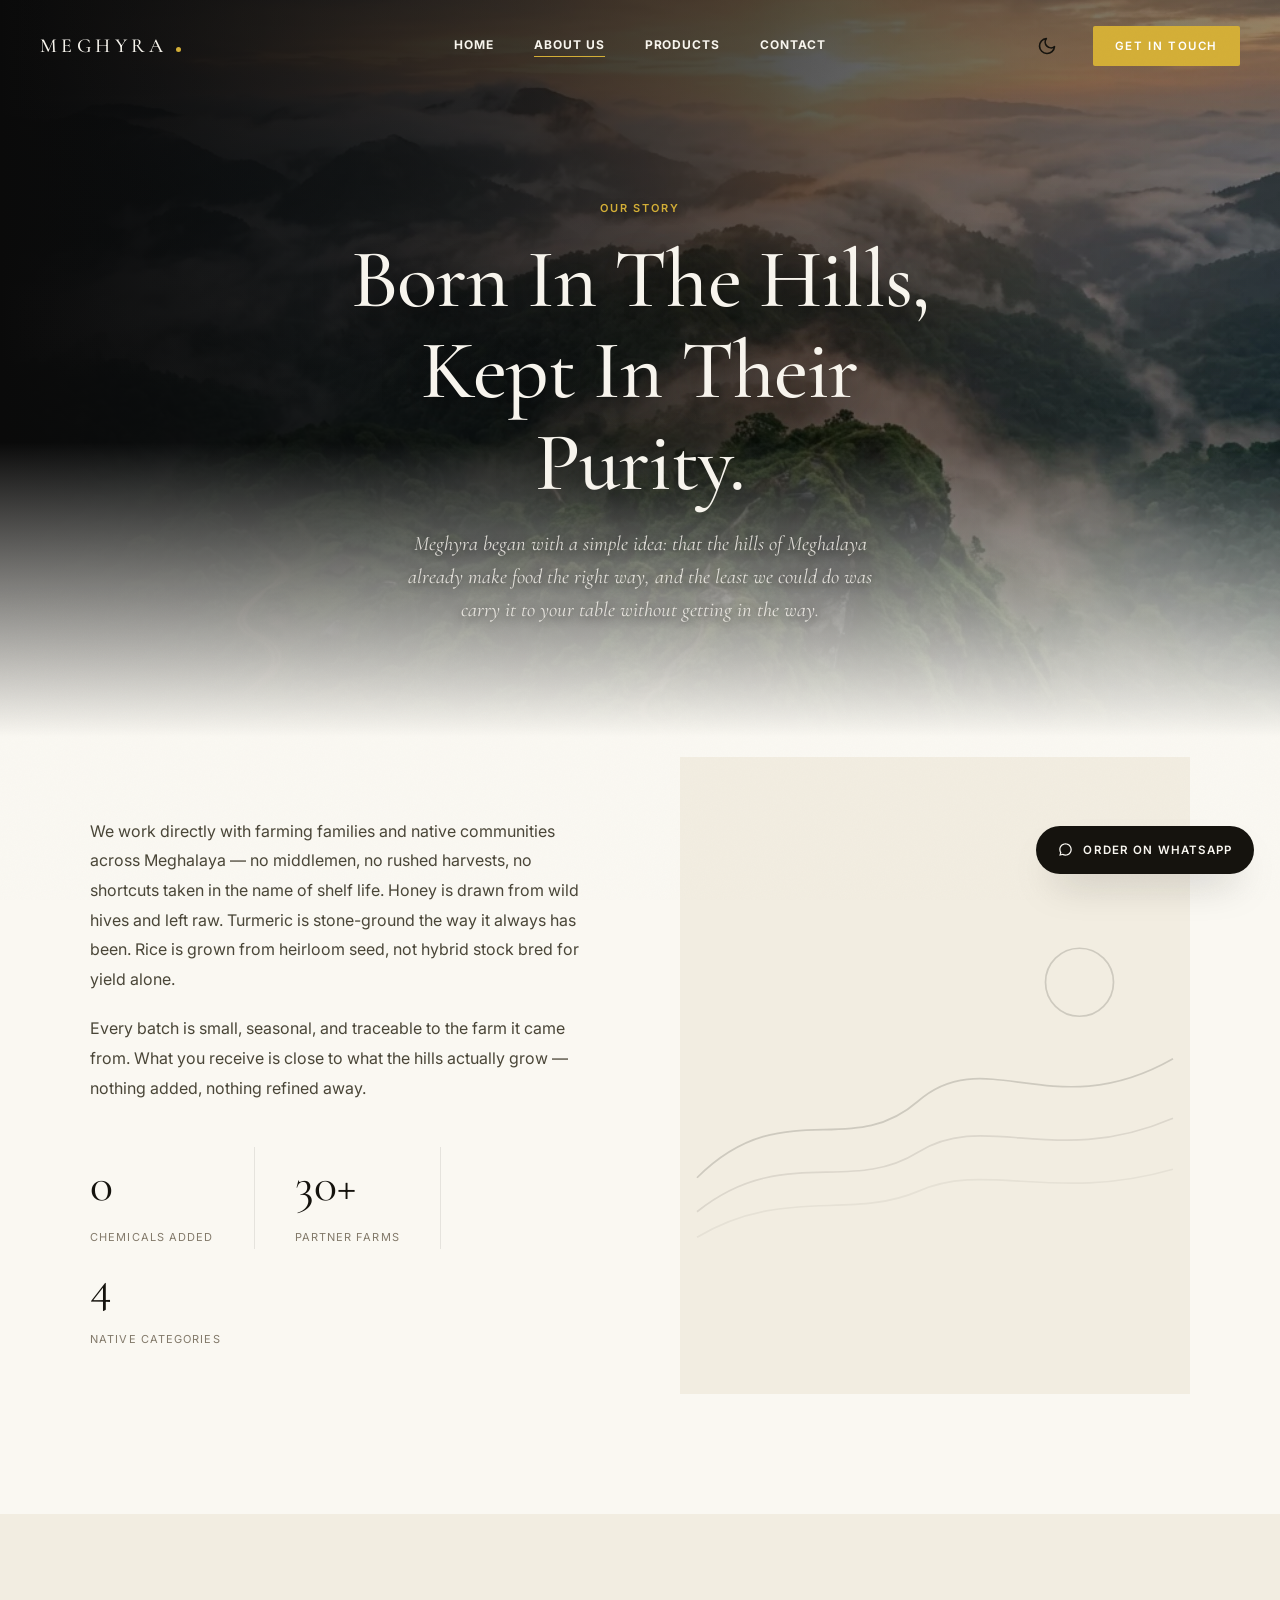
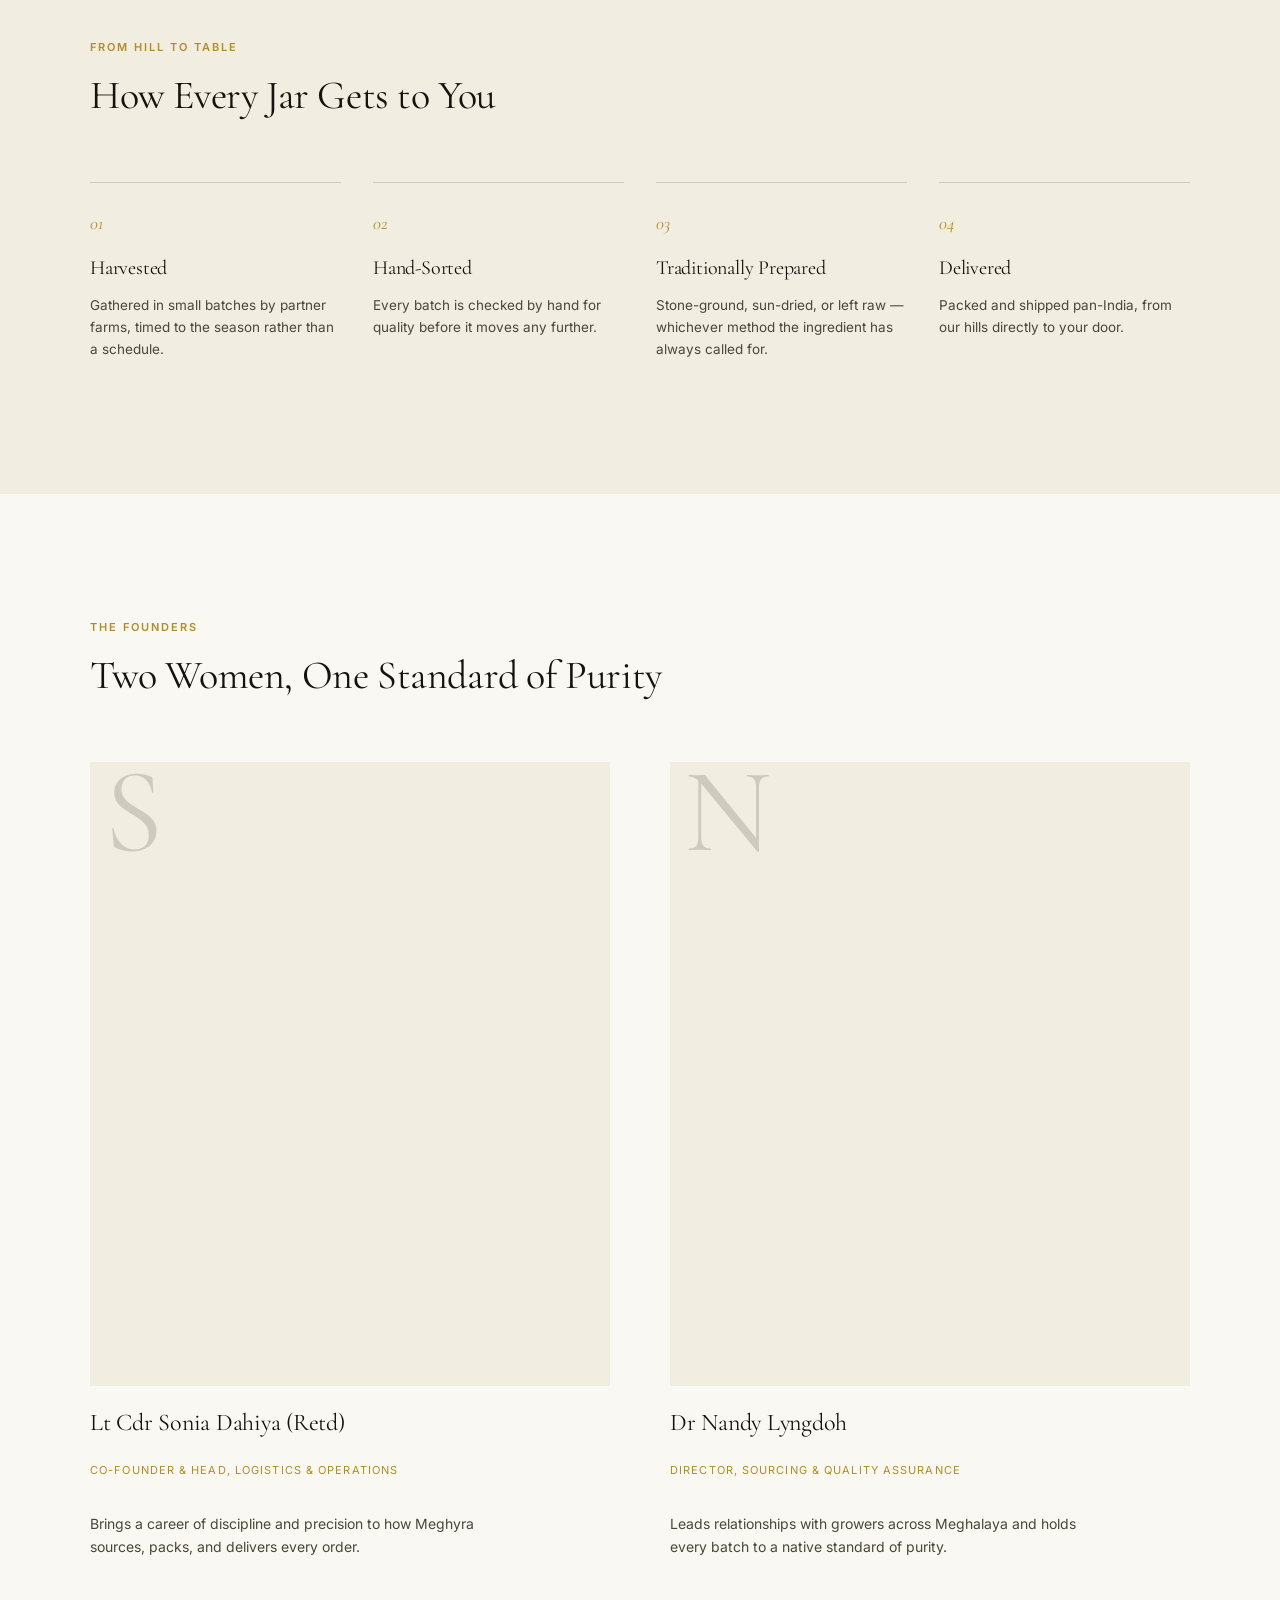
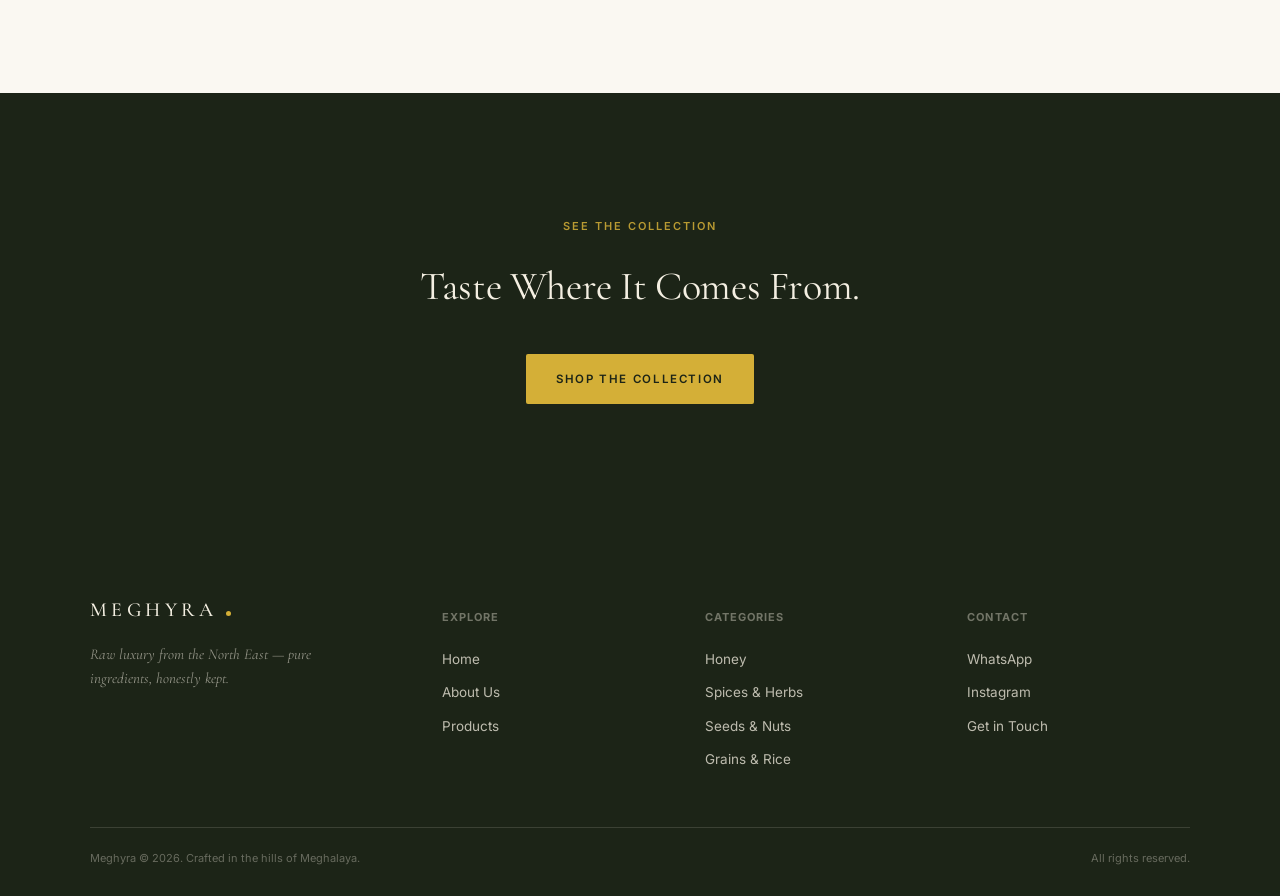
==== about.html @ f6434fae "Initial Commit" ====
<!DOCTYPE html>
<html lang="en">
<head>
<meta charset="UTF-8">
<meta name="viewport" content="width=device-width, initial-scale=1.0">
<title>About Us — Meghyra</title>
<meta name="description" content="Meghyra works directly with farming families across Meghalaya. Meet the founders and the process behind every jar.">
<link rel="stylesheet" href="./style.css">
<link rel="icon" href="./assets/logo.webp" type="image/png">
<script>
  if (localStorage.getItem('theme') === 'dark') {
    document.documentElement.setAttribute('data-theme', 'dark');
  }
</script>
</head>
<body>

<header class="site-nav" id="siteNav">
  <div class="wrap-wide nav-inner">
    <a href="index.html" class="wordmark"><span class="word">MEGHYRA</span><span class="dot"></span></a>
    <nav class="nav-links">
      <a href="./index.html">Home</a>
      <a href="./about.html" class="active">About Us</a>
      <a href="./products.html">Products</a>
      <a href="./contact.html">Contact</a>
    </nav>
    <div class="nav-right">
      <button class="theme-toggle" id="themeToggleBtn" aria-label="Toggle dark mode" style="color:var(--ink);">
        <svg viewBox="0 0 24 24"><path d="M21 12.79A9 9 0 1 1 11.21 3 7 7 0 0 0 21 12.79z"></path></svg>
      </button>
      <a href="./contact.html" class="btn btn-solid" style="padding:11px 22px;">Get in Touch</a>
      <button class="burger" id="burgerBtn" aria-label="Open menu"><span></span><span></span><span></span></button>
    </div>
  </div>
</header>

<div class="mobile-drawer" id="mobileDrawer">
  <span class="close">Close ✕</span>
  <a href="./index.html">Home</a>
  <a href="./about.html">About Us</a>
  <a href="./products.html">Products</a>
  <a href="./contact.html">Contact</a>
</div>

<!-- ================= PAGE BANNER ================= -->
<section class="page-banner" style="position:relative; overflow:hidden;">
  <div style="position:absolute; inset:0; z-index:1;">
    <img src="./assets/about_hills.webp" alt="Sunrise Hills of Meghalaya" style="width:100%; height:100%; object-fit:cover; object-position:center;">
    <div style="position:absolute; inset:0; background:linear-gradient(to right, #0a0a0a 0%, rgba(10,10,10,0.6) 60%, rgba(10,10,10,0.2) 100%);"></div>
    <div style="position:absolute; inset:0; background:linear-gradient(to bottom, rgba(10,10,10,0.3) 0%, transparent 60%, var(--paper) 100%);"></div>
  </div>
  <div class="wrap" style="position:relative; z-index:2; text-align:center; display:flex; flex-direction:column; align-items:center;">
    <span class="eyebrow reveal" style="text-shadow:0 4px 10px rgba(0,0,0,0.6);; color:var(--brass);">Our Story</span>
    <h1 class="reveal" style="font-size:clamp(3rem, 7vw, 5.2rem); font-weight:500; line-height:1.1; margin-top:16px; max-width:16ch; text-shadow:0 10px 40px rgba(0,0,0,0.9); color:#f8f5ee; text-transform: capitalize;">Born in the hills, kept in their purity.</h1>
    <p class="lede reveal" style="margin-top:20px; max-width:56ch; color:rgba(248,245,238,0.85); text-shadow:0 2px 10px rgba(0,0,0,0.6);">Meghyra began with a simple idea: that the hills of Meghalaya already make food the right way, and the least we could do was carry it to your table without getting in the way.</p>
  </div>
</section>

<!-- ================= STORY ================= -->
<section class="section" style="padding-top:20px;">
  <div class="wrap" style="display:grid; grid-template-columns:1fr 1fr; gap:80px; align-items:center;">
    <div class="reveal">
      <p style="font-size:16px; line-height:1.85; color:var(--ink-70); max-width:50ch;">We work directly with farming families and native communities across Meghalaya — no middlemen, no rushed harvests, no shortcuts taken in the name of shelf life. Honey is drawn from wild hives and left raw. Turmeric is stone-ground the way it always has been. Rice is grown from heirloom seed, not hybrid stock bred for yield alone.</p>
      <p style="font-size:16px; line-height:1.85; color:var(--ink-70); max-width:50ch; margin-top:20px;">Every batch is small, seasonal, and traceable to the farm it came from. What you receive is close to what the hills actually grow — nothing added, nothing refined away.</p>
      <div class="stat-row" style="margin-top:44px;">
        <div class="stat"><b>0</b><span>Chemicals Added</span></div>
        <div class="stat"><b>30+</b><span>Partner Farms</span></div>
        <div class="stat"><b>4</b><span>Native Categories</span></div>
      </div>
    </div>
    <div class="figure figure-frame linework reveal" style="background:var(--paper-2); color:var(--line-strong); aspect-ratio:4/5;">
      <svg viewBox="0 0 300 220" fill="none"><circle cx="235" cy="55" r="20" stroke="currentColor" stroke-width="1"/><path d="M10 170 C 60 120 100 160 140 125 C 180 90 220 140 290 100" stroke="currentColor" stroke-width="1"/><path d="M10 190 C 60 150 100 180 140 155 C 180 130 220 165 290 135" stroke="currentColor" stroke-width="1" opacity=".6"/><path d="M10 205 C 60 175 100 195 140 178 C 180 160 220 185 290 165" stroke="currentColor" stroke-width="1" opacity=".35"/></svg>
    </div>
  </div>
</section>

<!-- ================= PROCESS ================= -->
<section class="section bg-tint">
  <div class="wrap">
    <div class="section-head reveal">
      <span class="eyebrow">From Hill to Table</span>
      <h2>How Every Jar Gets to You</h2>
    </div>
    <div class="process reveal">
      <div class="process-step">
        <span class="n">01</span>
        <h3>Harvested</h3>
        <p>Gathered in small batches by partner farms, timed to the season rather than a schedule.</p>
      </div>
      <div class="process-step">
        <span class="n">02</span>
        <h3>Hand-Sorted</h3>
        <p>Every batch is checked by hand for quality before it moves any further.</p>
      </div>
      <div class="process-step">
        <span class="n">03</span>
        <h3>Traditionally Prepared</h3>
        <p>Stone-ground, sun-dried, or left raw — whichever method the ingredient has always called for.</p>
      </div>
      <div class="process-step">
        <span class="n">04</span>
        <h3>Delivered</h3>
        <p>Packed and shipped pan-India, from our hills directly to your door.</p>
      </div>
    </div>
  </div>
</section>

<!-- ================= FOUNDERS ================= -->
<section class="section">
  <div class="wrap">
    <div class="section-head reveal">
      <span class="eyebrow">The Founders</span>
      <h2>Two Women, One Standard of Purity</h2>
    </div>
    <div class="founder-grid reveal">
      <div class="founder">
        <div class="frame"><span class="initial">S</span></div>
        <h3>Lt Cdr Sonia Dahiya (Retd)</h3>
        <span class="role">Co-Founder &amp; Head, Logistics &amp; Operations</span>
        <p>Brings a career of discipline and precision to how Meghyra sources, packs, and delivers every order.</p>
      </div>
      <div class="founder">
        <div class="frame"><span class="initial">N</span></div>
        <h3>Dr Nandy Lyngdoh</h3>
        <span class="role">Director, Sourcing &amp; Quality Assurance</span>
        <p>Leads relationships with growers across Meghalaya and holds every batch to a native standard of purity.</p>
      </div>
    </div>
  </div>
</section>

<!-- ================= CTA ================= -->
<section class="section bg-forest">
  <div class="wrap" style="text-align:center;">
    <span class="eyebrow reveal">See the Collection</span>
    <h2 class="reveal" style="font-size:var(--fs-h2); margin-top:16px;">Taste Where It Comes From.</h2>
    <div class="reveal" style="margin-top:36px;">
      <a href="./products.html" class="btn" style="background:var(--brass); color:var(--forest);">Shop the Collection</a>
    </div>
  </div>
</section>

<footer>
  <div class="wrap">
    <div class="footer-top">
      <div class="footer-brand">
        <span class="wordmark"><span class="word">MEGHYRA</span><span class="dot"></span></span>
        <p>Raw luxury from the North East — pure ingredients, honestly kept.</p>
      </div>
      <div class="footer-col">
        <h4>Explore</h4>
        <a href="./index.html">Home</a>
        <a href="./about.html">About Us</a>
        <a href="./products.html">Products</a>
      </div>
      <div class="footer-col">
        <h4>Categories</h4>
        <a href="products.html#honey">Honey</a>
        <a href="products.html#spices">Spices &amp; Herbs</a>
        <a href="products.html#seeds">Seeds &amp; Nuts</a>
        <a href="products.html#grains">Grains &amp; Rice</a>
      </div>
      <div class="footer-col">
        <h4>Contact</h4>
        <a href="https://wa.me/916909424621" target="_blank" rel="noopener">WhatsApp</a>
        <a href="https://www.instagram.com/meghyra_" target="_blank" rel="noopener">Instagram</a>
        <a href="./contact.html">Get in Touch</a>
      </div>
    </div>
    <div class="footer-bottom">
      <span>Meghyra © 2026. Crafted in the hills of Meghalaya.</span>
      <span>All rights reserved.</span>
    </div>
  </div>
</footer>

<a href="https://wa.me/916909424621?text=Hi%21%20I%27d%20like%20to%20know%20more%20about%20Meghyra." target="_blank" rel="noopener" class="float-order">
  <svg viewBox="0 0 24 24" fill="currentColor"><path d="M12 2C6.48 2 2 6.48 2 12c0 1.85.5 3.58 1.36 5.07L2 22l5.06-1.33A9.94 9.94 0 0012 22c5.52 0 10-4.48 10-10S17.52 2 12 2zm0 18a7.9 7.9 0 01-4.03-1.1l-.29-.17-2.99.79.8-2.92-.19-.3A7.93 7.93 0 014 12c0-4.41 3.59-8 8-8s8 3.59 8 8-3.59 8-8 8z"/></svg>
  <span>Order on WhatsApp</span>
</a>

<script src="./script.js"></script>
</body>
</html>
---- style.css ----
/* ============================================================
   MEGHYRA — Design System
   A quiet, editorial language: warm paper, one brass accent,
   hand-drawn single-line botanical marks, generous space.
   ============================================================ */

@import url('https://fonts.googleapis.com/css2?family=Cormorant+Garamond:ital,wght@0,300;0,400;0,500;0,600;1,300;1,400;1,500&family=Inter:wght@400;500;600;700&family=Pinyon+Script&display=swap');

:root{
  --paper:   #faf8f2;
  --paper-2: #f2ede1;
  --ink:     #15130e;
  --ink-70:  #4a4638;
  --ink-45:  #82796a;
  --line:    rgba(21,19,14,.09);
  --line-strong: rgba(21,19,14,.16);

  --brass:      #d4af37;
  --brass-deep: #b08d25;
  --brass-soft: rgba(212,175,55,.2);

  --forest:      #1c2417;
  --forest-2:    #262f1f;
  --on-forest:   #f4efe2;
  
  --nav-color:   #f8f5ee;
  
  --grain-blend: multiply;
  --grain-opacity: .025;

  --serif: 'Cormorant Garamond', serif;
  --sans:  'Inter', sans-serif;
  --script: 'Pinyon Script', cursive;

  --fs-hero: clamp(2.6rem, 7vw, 5.6rem);
  --fs-h1:   clamp(2.2rem, 5vw, 3.6rem);
  --fs-h2:   clamp(1.7rem, 3.2vw, 2.5rem);
  --fs-h3:   clamp(1.3rem, 2vw, 1.7rem);

  --container: 1180px;
  --container-wide: 1360px;
  --ease: cubic-bezier(.19,.86,.28,1);
  --ease-soft: cubic-bezier(.4,0,.2,1);
}

[data-theme="dark"] {
  --paper:   #0a0a0a;
  --paper-2: #141414;
  --ink:     #f8f5ee;
  --ink-70:  #c2bcad;
  --ink-45:  #8b8474;
  --line:    rgba(248,245,238,.12);
  --line-strong: rgba(248,245,238,.25);

  --brass:      #d4af37;
  --brass-deep: #b08d25;
  --brass-soft: rgba(212,175,55,.2);

  --forest:      #050505;
  --forest-2:    #0a0a0a;
  --on-forest:   #f8f5ee;
  
  --nav-color:   #f8f5ee;
  
  --grain-blend: overlay;
  --grain-opacity: .05;
}

*,*::before,*::after{ box-sizing:border-box; }
html{ scroll-behavior:smooth; }
body{
  margin:0; background:var(--paper); color:var(--ink);
  font-family:var(--sans); font-size:15.5px; line-height:1.6;
  -webkit-font-smoothing:antialiased; -moz-osx-font-smoothing:grayscale;
  overflow-x:hidden;
}
@media (prefers-reduced-motion: reduce){
  *{ animation-duration:.001ms !important; transition-duration:.001ms !important; scroll-behavior:auto !important; }
}

/* faint paper grain — the only atmospheric texture */
body::before{
  content:""; position:fixed; inset:0; z-index:3000; pointer-events:none; opacity:var(--grain-opacity); mix-blend-mode:var(--grain-blend);
  background-image:url("data:image/svg+xml;utf8,<svg xmlns='http://www.w3.org/2000/svg' width='180' height='180'><filter id='n'><feTurbulence type='fractalNoise' baseFrequency='0.85' numOctaves='2' stitchTiles='stitch'/></filter><rect width='100%25' height='100%25' filter='url(%23n)'/></svg>");
}

img,svg{ max-width:100%; display:block; }
a{ color:inherit; text-decoration:none; }
ul{ list-style:none; margin:0; padding:0; }
button{ font:inherit; cursor:pointer; background:none; border:none; color:inherit; }

.wrap{ max-width:var(--container); margin:0 auto; padding:0 40px; }
.wrap-wide{ max-width:var(--container-wide); margin:0 auto; padding:0 40px; }

::selection{ background:var(--brass-soft); color:var(--ink); }

/* ---------- Type ---------- */
h1,h2,h3{ font-family:var(--serif); font-weight:400; margin:0; letter-spacing:-.01em; }
.eyebrow{
  font-family:var(--sans); font-size:11px; font-weight:600; letter-spacing:.18em; text-transform:uppercase;
  color:var(--brass-deep); display:inline-block;
}
.lede{
  font-family:var(--serif); font-style:italic; font-weight:400; color:var(--ink-70);
  font-size:clamp(1.05rem,1.6vw,1.35rem); line-height:1.6;
}
.rule{ width:38px; height:1px; background:var(--line-strong); display:block; }
.center{ text-align:center; margin-left:auto; margin-right:auto; }
.script-font{ font-family:var(--script); font-weight:400; font-style:normal; font-size:1.15em; }

/* ---------- Reveal / draw-in ---------- */
.reveal{ opacity:0; transform:translateY(18px); transition:opacity .9s var(--ease), transform .9s var(--ease); }
.reveal.in{ opacity:1; transform:translateY(0); }
.reveal-stagger > *{ transition-delay:calc(var(--i,0) * 90ms); }

.linework path{ stroke-dasharray:1; stroke-dashoffset:0; }
.linework.draw path{ transition:stroke-dashoffset 1.6s var(--ease); }

/* ---------- Buttons ---------- */
.btn{
  display:inline-flex; align-items:center; gap:10px; font-size:11.5px; font-weight:600;
  letter-spacing:.14em; text-transform:uppercase; padding:16px 30px; border-radius:2px;
  transition:background .3s var(--ease-soft), color .3s var(--ease-soft), border-color .3s var(--ease-soft), transform .3s var(--ease-soft);
  white-space:nowrap;
}
.btn:active{ transform:scale(.98); }
.btn-solid{ background:var(--brass); color:#fff !important; }
.btn-solid:hover{ background:var(--brass-deep); color:#fff !important; }
.btn-line{ border:1px solid var(--brass); color:var(--brass); }
.btn-line:hover{ background:var(--brass); color:var(--paper); border-color:var(--brass); }
.btn-line-light{ border:1px solid rgba(248,245,238,.4); color:var(--on-forest); }
.btn-line-light:hover{ background:var(--on-forest); color:var(--forest); border-color:var(--on-forest); }

.link-arrow{
  display:inline-flex; align-items:center; gap:8px; font-size:12px; font-weight:600;
  letter-spacing:.08em; text-transform:uppercase; position:relative; padding-bottom:3px;
}
.link-arrow::after{
  content:""; position:absolute; left:0; right:0; bottom:0; height:1px; background:currentColor;
  transform:scaleX(.3); transform-origin:left; transition:transform .4s var(--ease);
}
.link-arrow:hover::after{ transform:scaleX(1); }
.link-arrow svg{ width:13px; height:13px; transition:transform .35s var(--ease); }
.link-arrow:hover svg{ transform:translateX(3px); }

/* ---------- Nav ---------- */
.site-nav{
  position:fixed; top:0; left:0; right:0; z-index:1000;
  padding:26px 0; transition:padding .35s var(--ease-soft), background .35s var(--ease-soft), border-color .35s var(--ease-soft);
  border-bottom:1px solid transparent;
}
.site-nav.scrolled{
  padding:16px 0; background:rgba(250,248,242,.88); backdrop-filter:blur(14px);
  border-bottom:1px solid var(--line);
}
[data-theme="dark"] .site-nav.scrolled{
  background:rgba(10,10,10,.88);
}
.nav-inner{ display:flex; align-items:center; justify-content:space-between; position:relative; }
.wordmark{ display:flex; align-items:baseline; gap:8px; color:var(--nav-color); transition:color .4s; }
.site-nav.scrolled .wordmark{ color:var(--ink); }
.wordmark .word{ font-family:var(--serif); font-size:20px; letter-spacing:.22em; font-weight:500; }
.wordmark .dot{ width:5px; height:5px; border-radius:50%; background:var(--brass); display:inline-block; }

.nav-links{ position:absolute; left:50%; transform:translateX(-50%); display:flex; align-items:center; gap:40px; }
.nav-links a{
  font-size:12px; font-weight:700; letter-spacing:.08em; text-transform:uppercase; position:relative; padding-bottom:3px;
  color:var(--nav-color); transition:color .4s;
}
.site-nav.scrolled .nav-links a{ color:var(--ink); }
.nav-links a::after{
  content:""; position:absolute; left:0; right:0; bottom:0; height:1px; background:var(--brass);
  transform:scaleX(0); transform-origin:left; transition:transform .3s var(--ease);
}
.nav-links a:hover::after, .nav-links a.active::after{ transform:scaleX(1); }

.nav-right{ display:flex; align-items:center; gap:26px; }
.theme-toggle { cursor: pointer; display: flex; align-items: center; justify-content: center; width: 40px; height: 40px; border-radius: 50%; transition: background .3s, color .4s; color:var(--nav-color); }
.site-nav.scrolled .theme-toggle { color:var(--ink); }
.theme-toggle:hover { background: rgba(255,255,255,0.1); }
.site-nav.scrolled .theme-toggle:hover { background: var(--line); }
.theme-toggle svg { width: 20px; height: 20px; fill: none; stroke: currentColor; stroke-width: 2; stroke-linecap: round; stroke-linejoin: round; }
.burger{ display:none; flex-direction:column; gap:5px; padding:6px; }
.burger span{ width:20px; height:1px; background:var(--nav-color); display:block; transition:transform .3s, opacity .3s, background .4s; }
.site-nav.scrolled .burger span{ background:var(--ink); }

.mobile-drawer{
  position:fixed; inset:0; z-index:1400; background:var(--paper);
  display:flex; flex-direction:column; justify-content:center; padding:40px;
  transform:translateY(-100%); transition:transform .5s var(--ease);
}
.mobile-drawer.open{ transform:translateY(0); }
.mobile-drawer a{ font-family:var(--serif); font-size:34px; padding:12px 0; border-bottom:1px solid var(--line); }
.mobile-drawer .close{ position:absolute; top:26px; right:36px; font-size:12px; letter-spacing:.14em; text-transform:uppercase; }

/* ---------- Sections ---------- */
.section{ padding:120px 0; }
.section-tight{ padding:80px 0; }
.bg-tint{ background:var(--paper-2); }
.bg-forest{ background:var(--forest); color:var(--on-forest); }
.bg-forest .eyebrow{ color:var(--brass); opacity:.85; }
.bg-forest .ink-45{ color:rgba(244,239,226,.6); }

.section-head{ max-width:640px; margin-bottom:64px; }
.section-head h2{ font-size:var(--fs-h2); line-height:1.12; margin-top:14px; }
.section-head .lede{ margin-top:16px; }

/* ---------- Page banner (about / products / contact) ---------- */
.page-banner{ padding:200px 0 90px; }
.page-banner h1{ font-size:var(--fs-h1); margin-top:16px; max-width:14ch; }
.page-banner .lede{ margin-top:20px; max-width:56ch; }
.breadcrumb{ display:flex; align-items:center; gap:10px; font-size:11.5px; color:var(--ink-45); letter-spacing:.06em; text-transform:uppercase; margin-bottom:6px; }
.breadcrumb .sep{ opacity:.5; }

/* ---------- Figures & Images ---------- */
.figure{ position:relative; overflow:hidden; }
.figure img, .figure svg{ width:100%; height:100%; object-fit:cover; display:block; transition:transform .8s var(--ease); }
.figure-frame{ aspect-ratio:4/5; display:flex; align-items:center; justify-content:center; padding:0; background:var(--paper-2); }
.product-card:hover .figure img{ transform:scale(1.05); }

/* ---------- Product cards ---------- */
.product-grid{ display:grid; grid-template-columns:repeat(3,1fr); gap:30px; }
.product-card{
  display:flex; flex-direction:column;
  background: var(--paper); border: 1px solid var(--line); border-radius: 8px; overflow: hidden;
  box-shadow: 0 4px 15px rgba(0,0,0,0.03); transition:transform .4s var(--ease), box-shadow .4s var(--ease);
}
.product-card:hover { transform: translateY(-4px); box-shadow: 0 12px 25px rgba(0,0,0,0.08); }
[data-theme="dark"] .product-card:hover { box-shadow: 0 12px 25px rgba(255,255,255,0.03); }
.product-card .figure-frame{ aspect-ratio:4/3; padding:0; background: var(--paper-2); border-radius: 8px 8px 0 0; }
.product-card-content { padding: 32px 28px; display:flex; flex-direction:column; flex:1; }
.product-card .title-row { display:flex; align-items:flex-start; justify-content:space-between; gap: 10px; }
.product-card h3{ font-size:1.35rem; font-family: var(--serif); font-weight: 600; margin:0; line-height: 1.3; text-transform: capitalize; }
.product-card .price{ font-family:var(--sans); font-size:1.05rem; font-weight: 500; color: var(--ink-45); white-space: nowrap; }
.product-card .desc{ font-size:0.95rem; color:var(--ink-70); margin-top:14px; line-height:1.6; font-weight: 400; flex:1; }
.product-card .btn-full { display: block; width: 100%; text-align: center; margin-top: 26px; background: #fbbf24; color: #fff; padding: 14px; font-weight: 600; font-size: 0.9rem; border-radius: 6px; border:none; text-transform:uppercase; letter-spacing: 0.1em; transition: background .3s; }
.product-card .btn-full:hover { background: #f59e0b; color: #fff; }
[data-theme="dark"] .product-card .btn-full { background: var(--brass); }
[data-theme="dark"] .product-card .btn-full:hover { background: var(--brass-deep); }

@media (max-width:980px){
  .product-grid{ grid-template-columns:repeat(2,1fr); }
}
@media (max-width:640px){
  .product-grid{ grid-template-columns:1fr; }
}

/* category jump nav on products page */
.cat-nav{
  display:flex; gap:8px; flex-wrap:wrap; padding:16px 0; border-top:1px solid var(--line); border-bottom:1px solid var(--line);
  position:sticky; top:66px; background:var(--paper); z-index:80;
}
.cat-nav a{
  font-size:11.5px; letter-spacing:.1em; text-transform:uppercase; padding:8px 16px; border:1px solid var(--line-strong); border-radius:999px;
  transition:background .25s, color .25s, border-color .25s;
}
.cat-nav a:hover, .cat-nav a.active{ background:var(--ink); color:var(--paper); border-color:var(--ink); }
.cat-heading{ display:flex; align-items:baseline; gap:18px; margin:90px 0 40px; }
.cat-heading h2{ font-size:var(--fs-h3); }
.cat-heading .count{ font-size:11.5px; color:var(--ink-45); letter-spacing:.08em; text-transform:uppercase; }
.cat-heading .rule{ flex:1; }

/* ---------- Stat row ---------- */
.stat-row{ display:flex; gap:0; flex-wrap:wrap; }
.stat{ padding:0 40px 0 0; margin-right:40px; border-right:1px solid var(--line); }
.stat:last-child{ border-right:none; }
.stat b{ display:block; font-family:var(--serif); font-size:clamp(2rem,4vw,3rem); font-weight:400; }
.stat span{ font-size:11px; letter-spacing:.1em; text-transform:uppercase; color:var(--ink-45); }

/* ---------- Founders ---------- */
.founder-grid{ display:grid; grid-template-columns:1fr 1fr; gap:60px; }
.founder{ display:flex; flex-direction:column; gap:18px; }
.founder .frame{ aspect-ratio:3/3.6; background:var(--paper-2); display:flex; align-items:flex-end; padding:26px; position:relative; overflow:hidden; }
.founder .initial{ font-family:var(--serif); font-size:120px; color:var(--line-strong); position:absolute; top:-10px; left:14px; line-height:1; }
.founder h3{ font-size:1.5rem; position:relative; }
.founder .role{ font-size:11px; letter-spacing:.1em; text-transform:uppercase; color:var(--brass-deep); position:relative; margin-top:2px; }
.founder p{ font-size:14px; color:var(--ink-70); line-height:1.7; max-width:48ch; }

/* ---------- Process timeline (about) ---------- */
.process{ display:grid; grid-template-columns:repeat(4,1fr); gap:32px; }
.process-step{ padding-top:26px; border-top:1px solid var(--line-strong); }
.process-step .n{ font-family:var(--serif); font-style:italic; color:var(--brass-deep); font-size:18px; }
.process-step h3{ font-size:1.25rem; margin-top:14px; }
.process-step p{ font-size:13.5px; color:var(--ink-70); margin-top:10px; line-height:1.65; }
@media (max-width:860px){ .process{ grid-template-columns:1fr 1fr; } }
@media (max-width:520px){ .process{ grid-template-columns:1fr; } }

/* ---------- Testimonial ---------- */
.testimonial{ max-width:760px; margin:0 auto; text-align:center; }
.testimonial p{ font-family:var(--serif); font-style:italic; font-size:clamp(1.4rem,2.6vw,2.1rem); line-height:1.4; }
.testimonial .who{ margin-top:28px; font-size:12px; letter-spacing:.08em; text-transform:uppercase; color:var(--ink-45); }

/* ---------- Contact reason cards ---------- */
.reason-grid{ display:grid; grid-template-columns:repeat(3,1fr); gap:0; }
.reason-card{ border-top:1px solid var(--line); padding:34px 26px 0 0; }
.reason-card h3{ font-size:1.3rem; }
.reason-card p{ font-size:13.5px; color:var(--ink-70); margin-top:10px; line-height:1.65; }
.reason-card .link-arrow{ margin-top:18px; }
@media (max-width:860px){ .reason-grid{ grid-template-columns:1fr; } .reason-card{ padding-right:0; } }

/* ---------- Info split (contact) ---------- */
.info-split{ display:grid; grid-template-columns:1fr 1fr; gap:80px; align-items:start; }
.info-block{ padding:26px 0; border-top:1px solid var(--line); }
.info-block .k{ font-size:11px; letter-spacing:.1em; text-transform:uppercase; color:var(--ink-45); }
.info-block .v{ font-family:var(--serif); font-size:1.4rem; margin-top:6px; }
.info-block a:hover { text-decoration: underline; text-underline-offset: 4px; }
@media (max-width:860px){ .info-split{ grid-template-columns:1fr; gap:0; } }

/* ---------- Floating order button ---------- */
.float-order{
  position:fixed; right:26px; bottom:26px; z-index:900;
  display:flex; align-items:center; gap:10px; background:var(--ink); color:var(--paper);
  padding:15px 22px; border-radius:999px; font-size:11.5px; font-weight:600; letter-spacing:.1em; text-transform:uppercase;
  box-shadow:0 20px 40px -18px rgba(21,19,14,.4); transition:background .3s, transform .3s;
}
.float-order:hover{ background:var(--brass-deep); transform:translateY(-2px); }
.float-order svg{ width:15px; height:15px; }
@media (max-width:640px){ .float-order span{ display:none; } .float-order{ padding:15px; } }

/* ---------- Footer ---------- */
footer{ background:var(--forest); color:rgba(244,239,226,.62); padding:70px 0 28px; }
.footer-top{ display:grid; grid-template-columns:1.4fr 1fr 1fr 1fr; gap:40px; padding-bottom:50px; border-bottom:1px solid rgba(244,239,226,.14); }
.footer-brand .word{ color:var(--on-forest); }
.footer-brand p{ font-family:var(--serif); font-style:italic; font-size:15px; margin-top:16px; max-width:32ch; color:rgba(244,239,226,.55); }
.footer-col h4{ font-size:11px; letter-spacing:.1em; text-transform:uppercase; color:rgba(244,239,226,.4); margin-bottom:16px; }
.footer-col a{ display:block; font-size:13.5px; padding:6px 0; color:rgba(244,239,226,.75); transition:color .2s; }
.footer-col a:hover{ color:var(--brass); }
.footer-bottom{ display:flex; justify-content:space-between; padding-top:22px; font-size:11px; color:rgba(244,239,226,.35); flex-wrap:wrap; gap:10px; }
@media (max-width:860px){ .footer-top{ grid-template-columns:1fr 1fr; } }
@media (max-width:520px){ .footer-top{ grid-template-columns:1fr; } }

/* ---------- Responsive ---------- */
@media (max-width:900px){
  .nav-links{ display:none; }
  .burger{ display:flex; }
  .founder-grid{ grid-template-columns:1fr; }
}
@media (max-width:760px){
  .wrap,.wrap-wide{ padding:0 24px; }
  .section{ padding:88px 0; }
  .page-banner{ padding:150px 0 60px; }
}
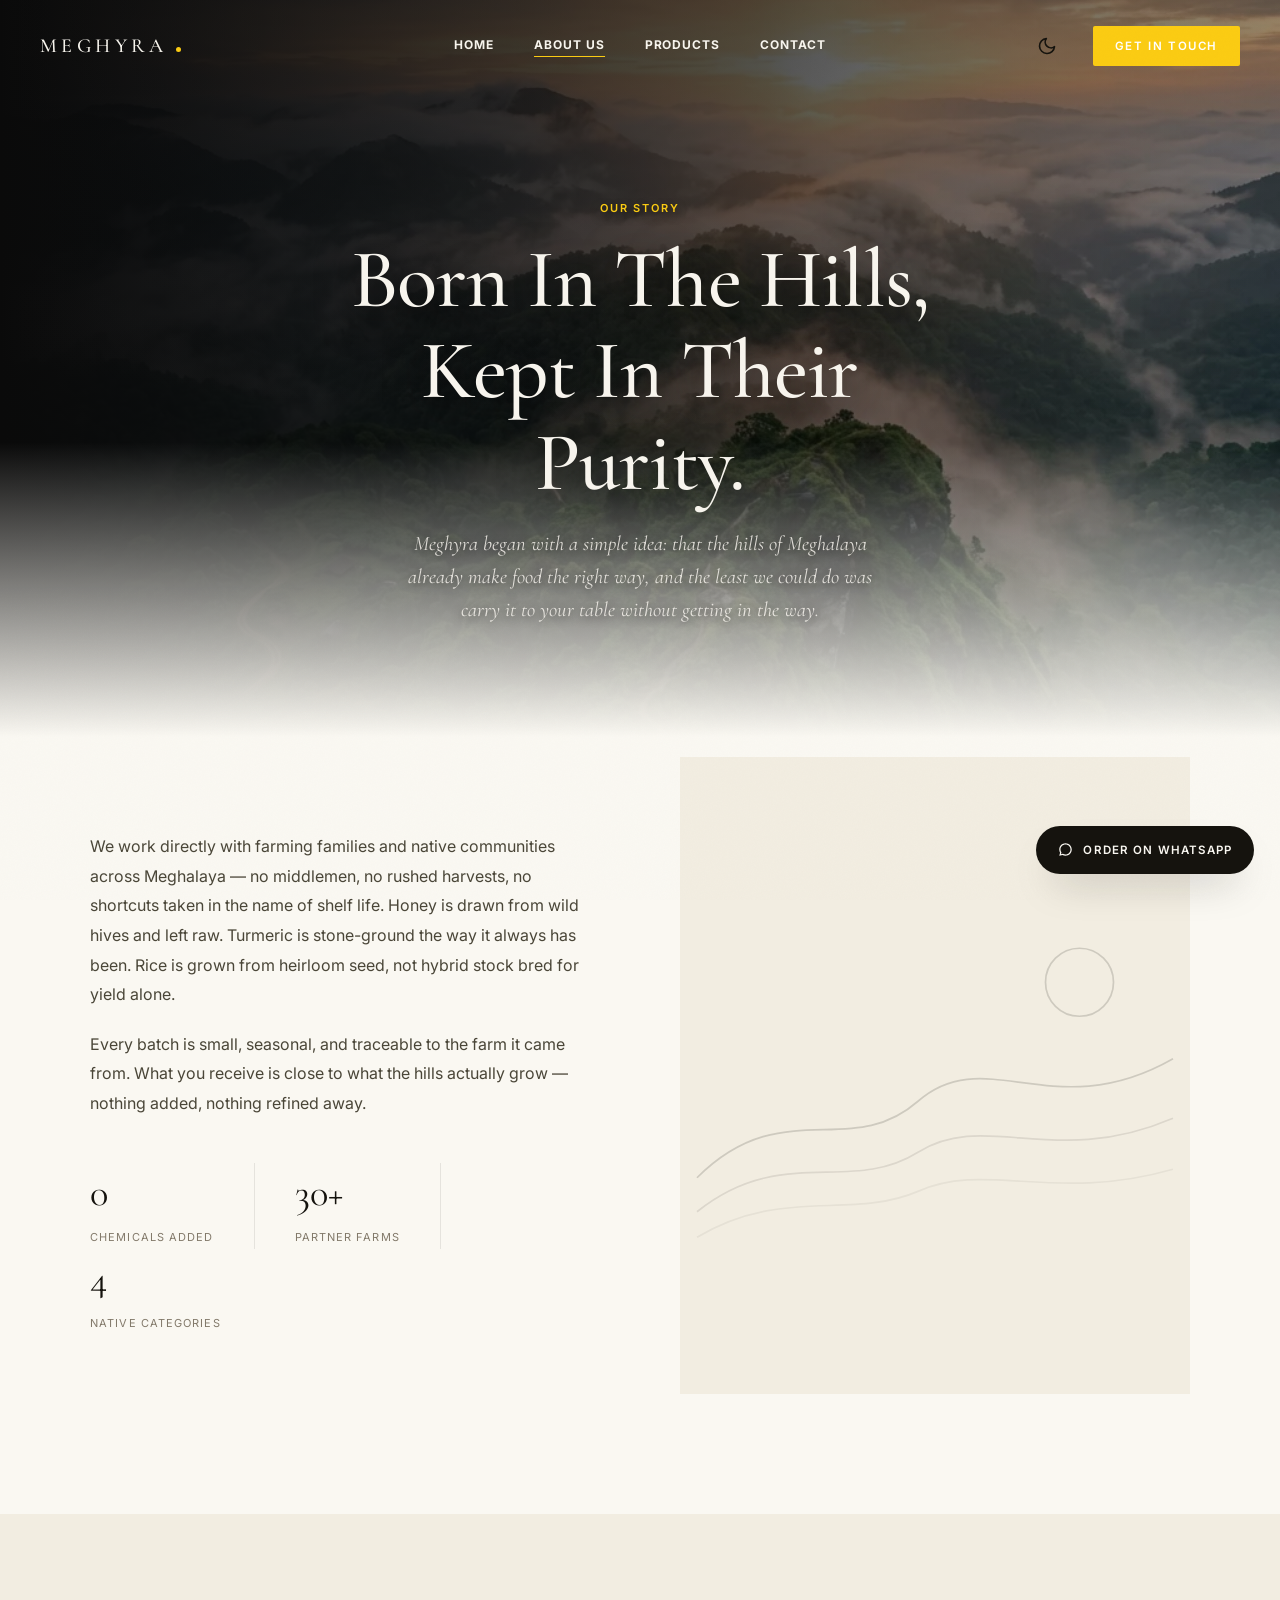
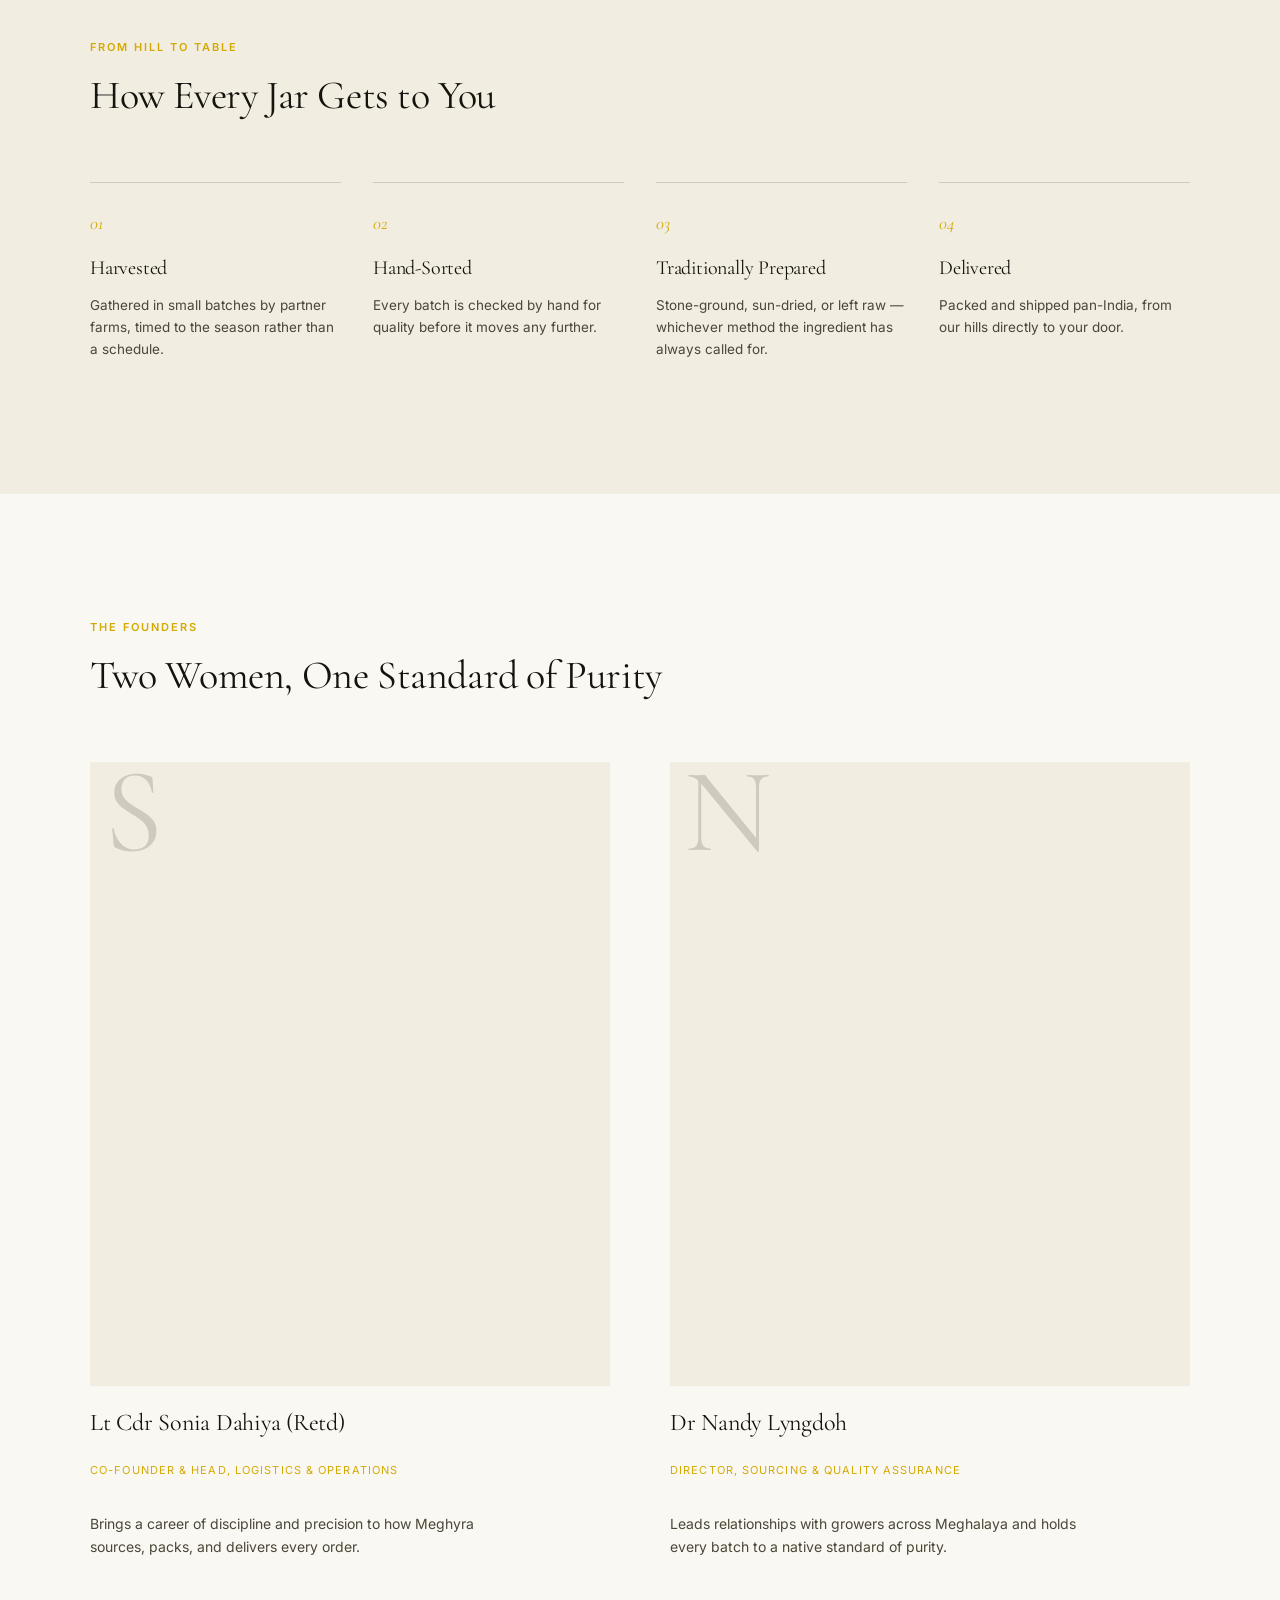
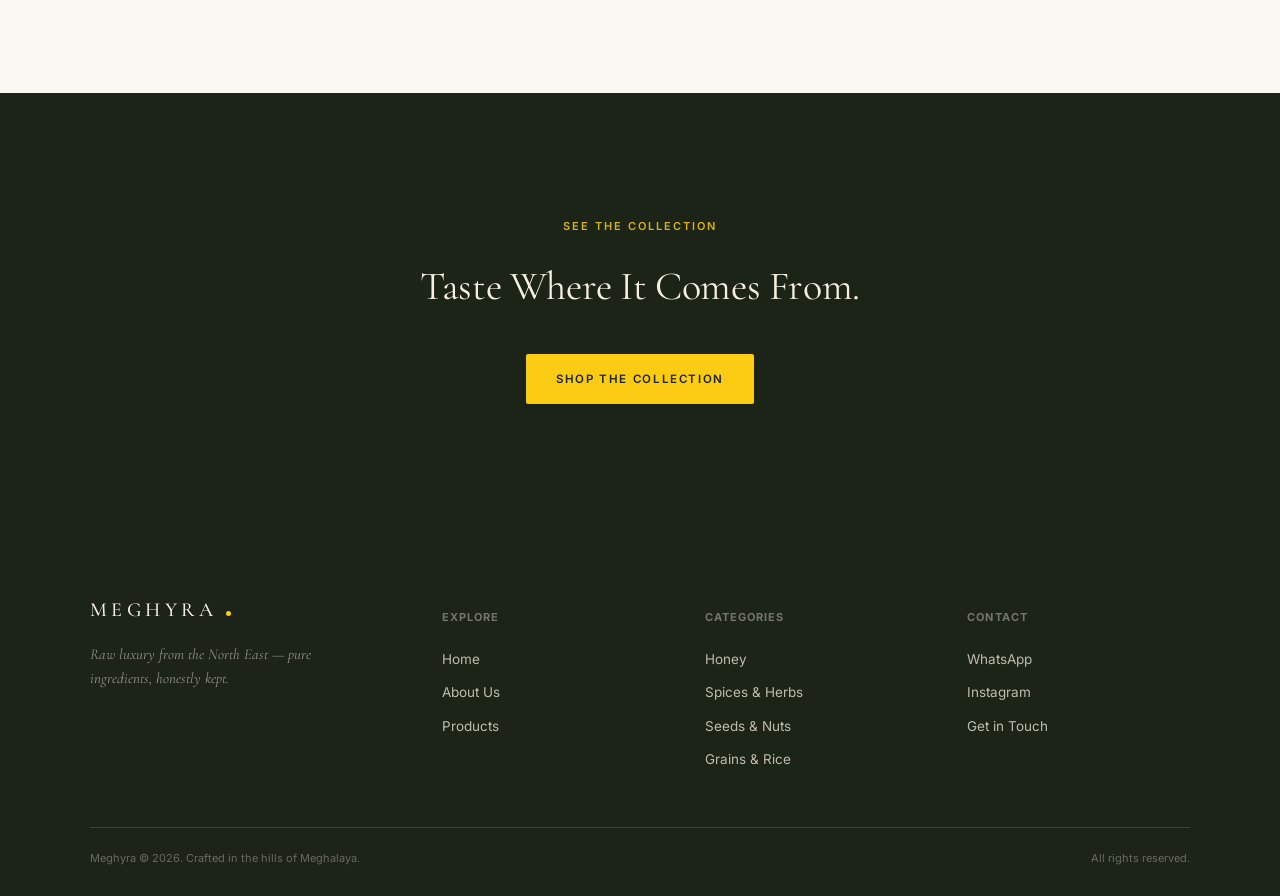
==== commit cd878dfe: "Added UI responsiveness" ====
--- a/about.html
+++ b/about.html
@@ -40,6 +40,7 @@
   <a href="./about.html">About Us</a>
   <a href="./products.html">Products</a>
   <a href="./contact.html">Contact</a>
+  <a href="./contact.html" class="btn btn-solid" style="margin-top:20px; width:fit-content; padding: 14px 28px; font-size: 13px;">Get in Touch</a>
 </div>
 
 <!-- ================= PAGE BANNER ================= -->
--- a/style.css
+++ b/style.css
@@ -15,9 +15,9 @@
   --line:    rgba(21,19,14,.09);
   --line-strong: rgba(21,19,14,.16);
 
-  --brass:      #d4af37;
-  --brass-deep: #b08d25;
-  --brass-soft: rgba(212,175,55,.2);
+  --brass:      #FBCC13;
+  --brass-deep: #d4a905;
+  --brass-soft: rgba(251,204,19,.2);
 
   --forest:      #1c2417;
   --forest-2:    #262f1f;
@@ -52,9 +52,9 @@
   --line:    rgba(248,245,238,.12);
   --line-strong: rgba(248,245,238,.25);
 
-  --brass:      #d4af37;
-  --brass-deep: #b08d25;
-  --brass-soft: rgba(212,175,55,.2);
+  --brass:      #FBCC13;
+  --brass-deep: #d4a905;
+  --brass-soft: rgba(251,204,19,.2);
 
   --forest:      #050505;
   --forest-2:    #0a0a0a;
@@ -190,7 +190,7 @@
   transform:translateY(-100%); transition:transform .5s var(--ease);
 }
 .mobile-drawer.open{ transform:translateY(0); }
-.mobile-drawer a{ font-family:var(--serif); font-size:34px; padding:12px 0; border-bottom:1px solid var(--line); }
+.mobile-drawer a{ font-family:var(--serif); font-size:24px; padding:12px 0; border-bottom:1px solid var(--line); }
 .mobile-drawer .close{ position:absolute; top:26px; right:36px; font-size:12px; letter-spacing:.14em; text-transform:uppercase; }
 
 /* ---------- Sections ---------- */
@@ -247,7 +247,7 @@
 
 /* category jump nav on products page */
 .cat-nav{
-  display:flex; gap:8px; flex-wrap:wrap; padding:16px 0; border-top:1px solid var(--line); border-bottom:1px solid var(--line);
+  display:flex; gap:12px; flex-wrap:wrap; padding:24px 0; border-top:1px solid var(--line); border-bottom:1px solid var(--line);
   position:sticky; top:66px; background:var(--paper); z-index:80;
 }
 .cat-nav a{
@@ -264,7 +264,7 @@
 .stat-row{ display:flex; gap:0; flex-wrap:wrap; }
 .stat{ padding:0 40px 0 0; margin-right:40px; border-right:1px solid var(--line); }
 .stat:last-child{ border-right:none; }
-.stat b{ display:block; font-family:var(--serif); font-size:clamp(2rem,4vw,3rem); font-weight:400; }
+.stat b{ display:block; font-family:var(--serif); font-size:clamp(1.6rem, 3.5vw, 2.4rem); font-weight:400; }
 .stat span{ font-size:11px; letter-spacing:.1em; text-transform:uppercase; color:var(--ink-45); }
 
 /* ---------- Founders ---------- */
@@ -332,6 +332,7 @@
 /* ---------- Responsive ---------- */
 @media (max-width:900px){
   .nav-links{ display:none; }
+  .nav-right .btn-solid { display:none; }
   .burger{ display:flex; }
   .founder-grid{ grid-template-columns:1fr; }
 }
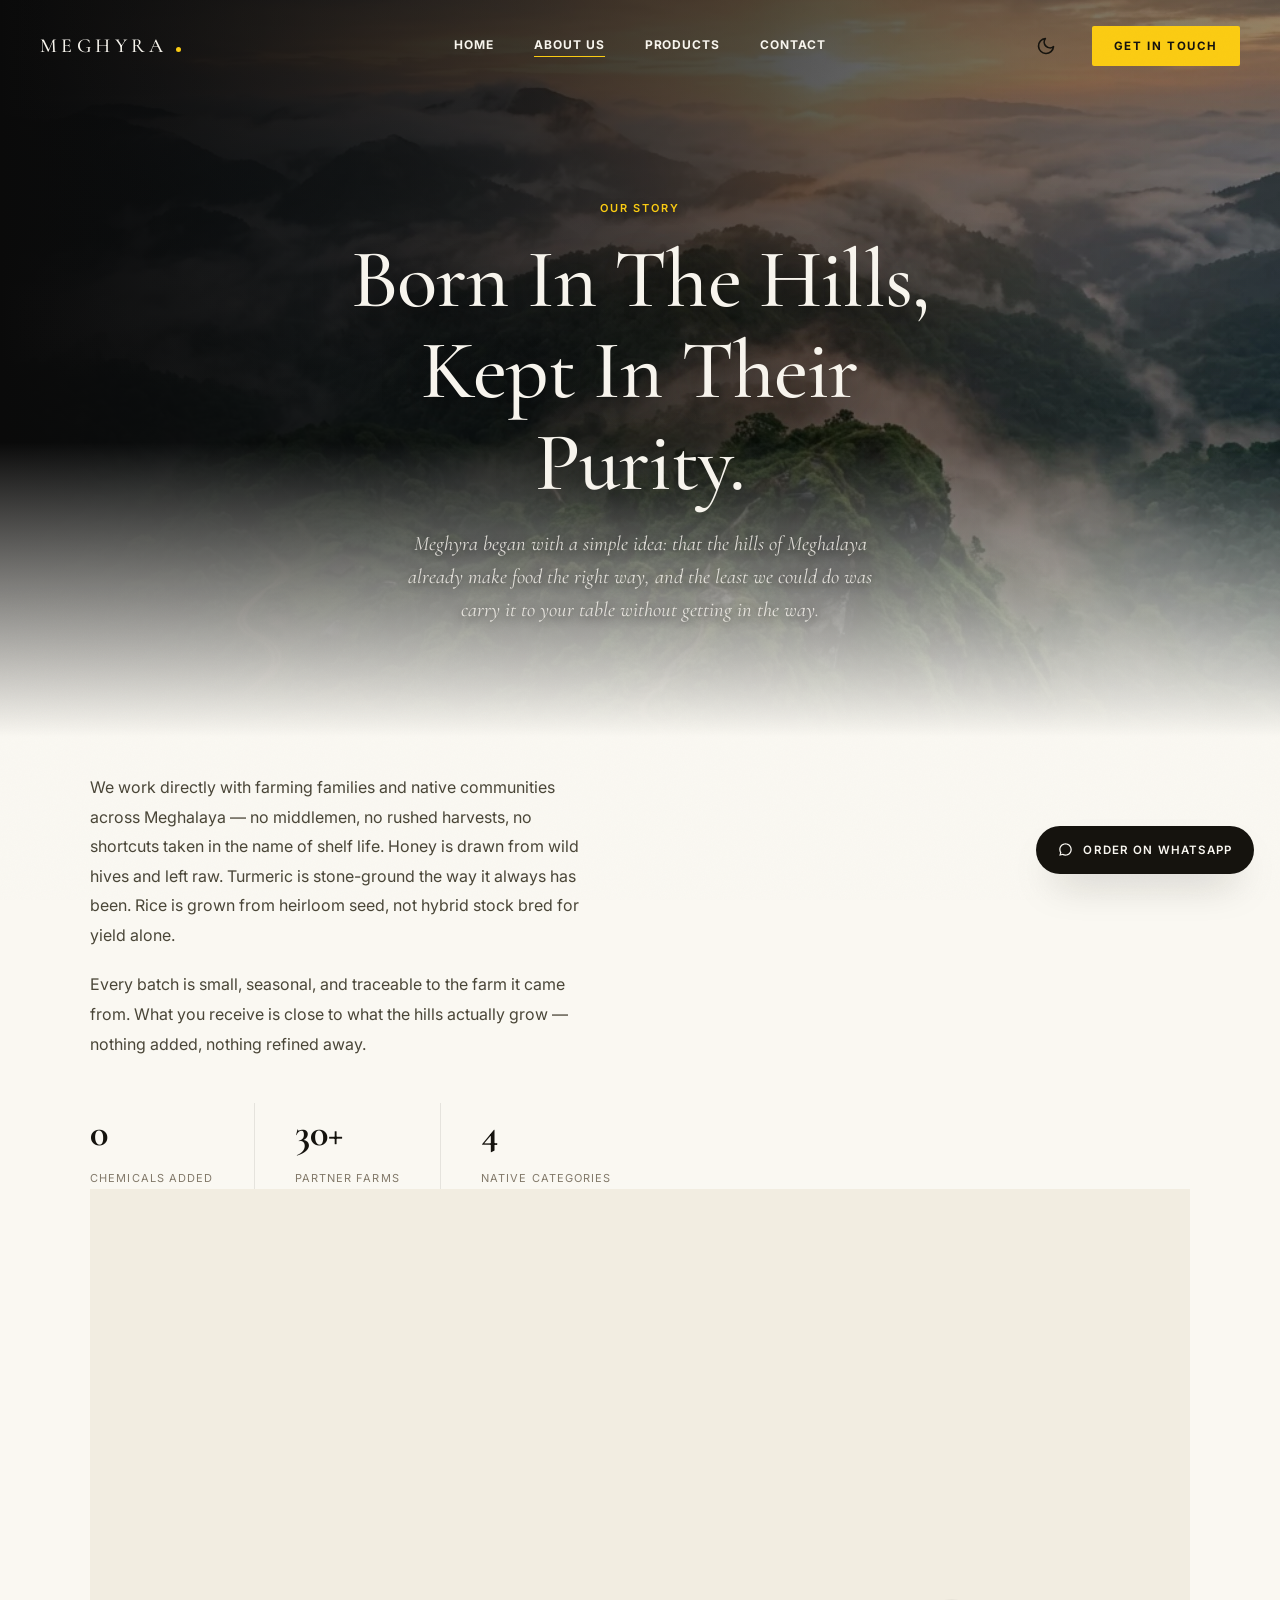
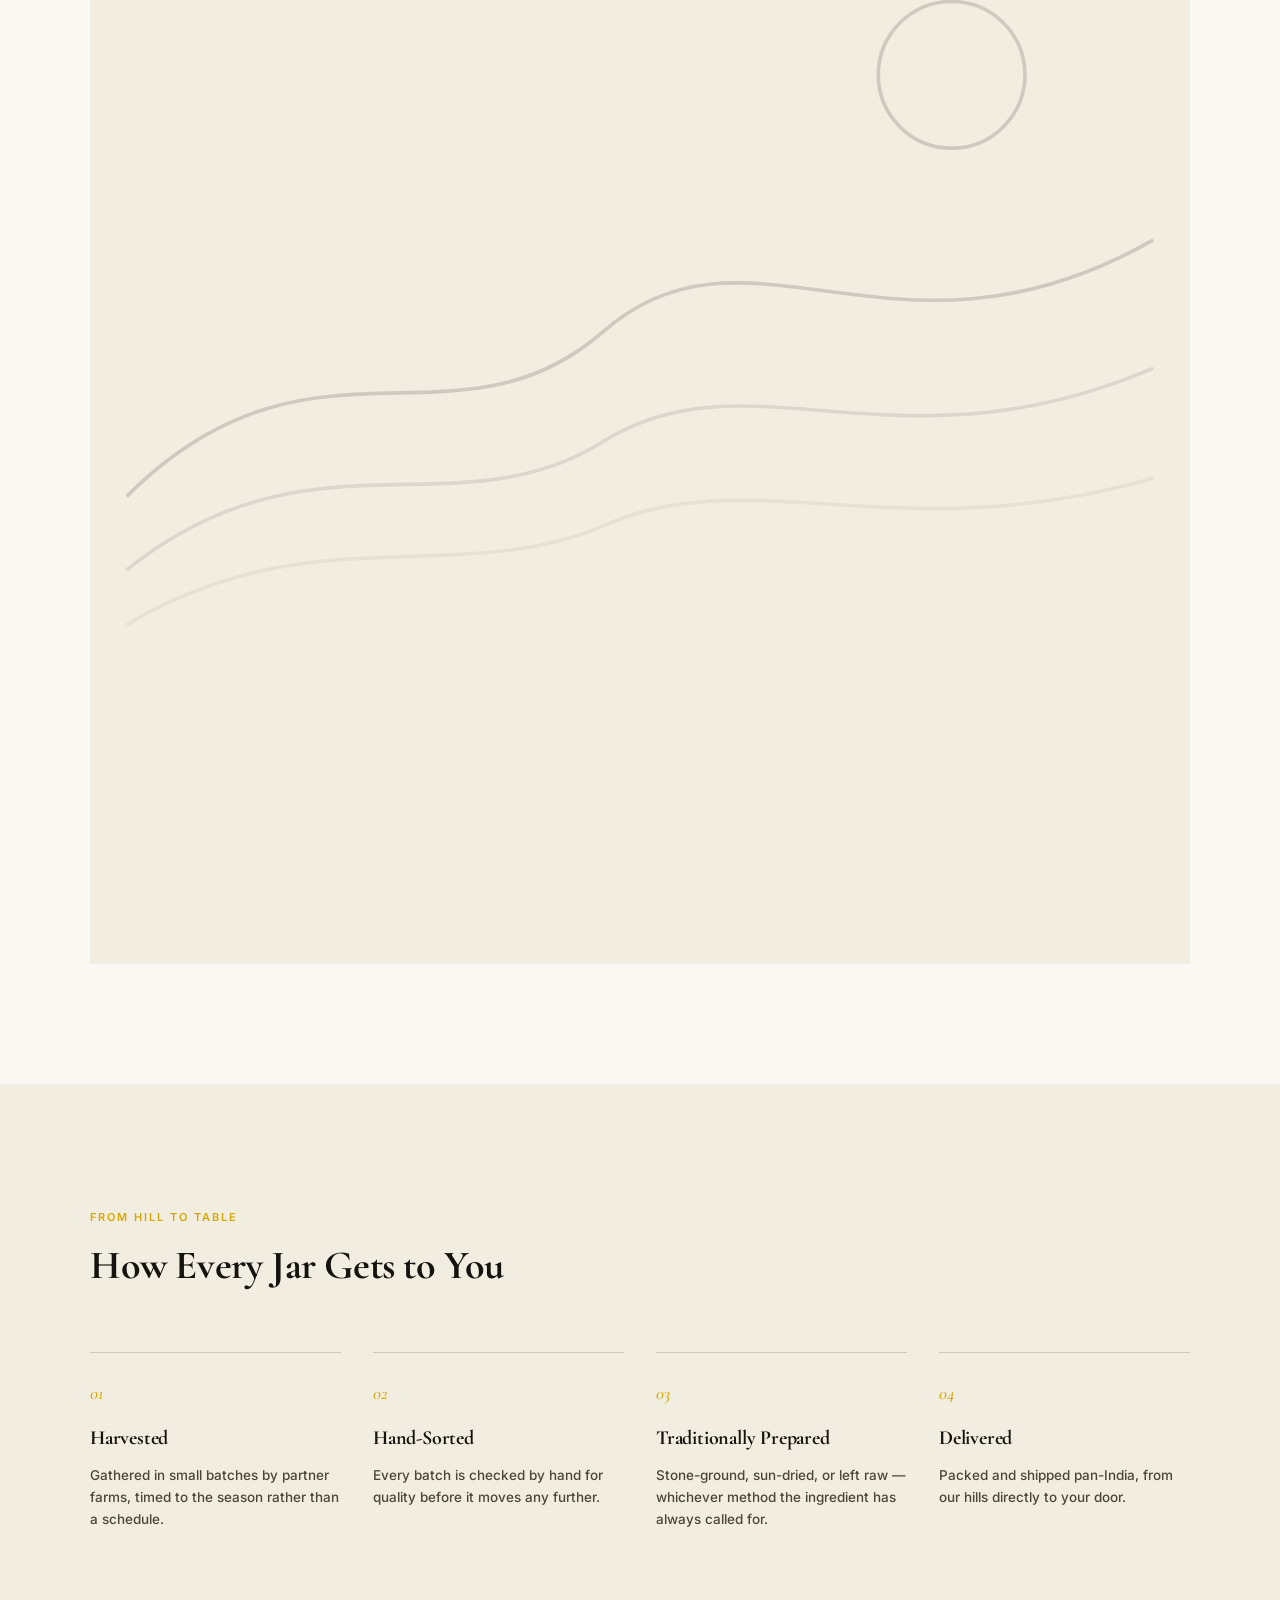
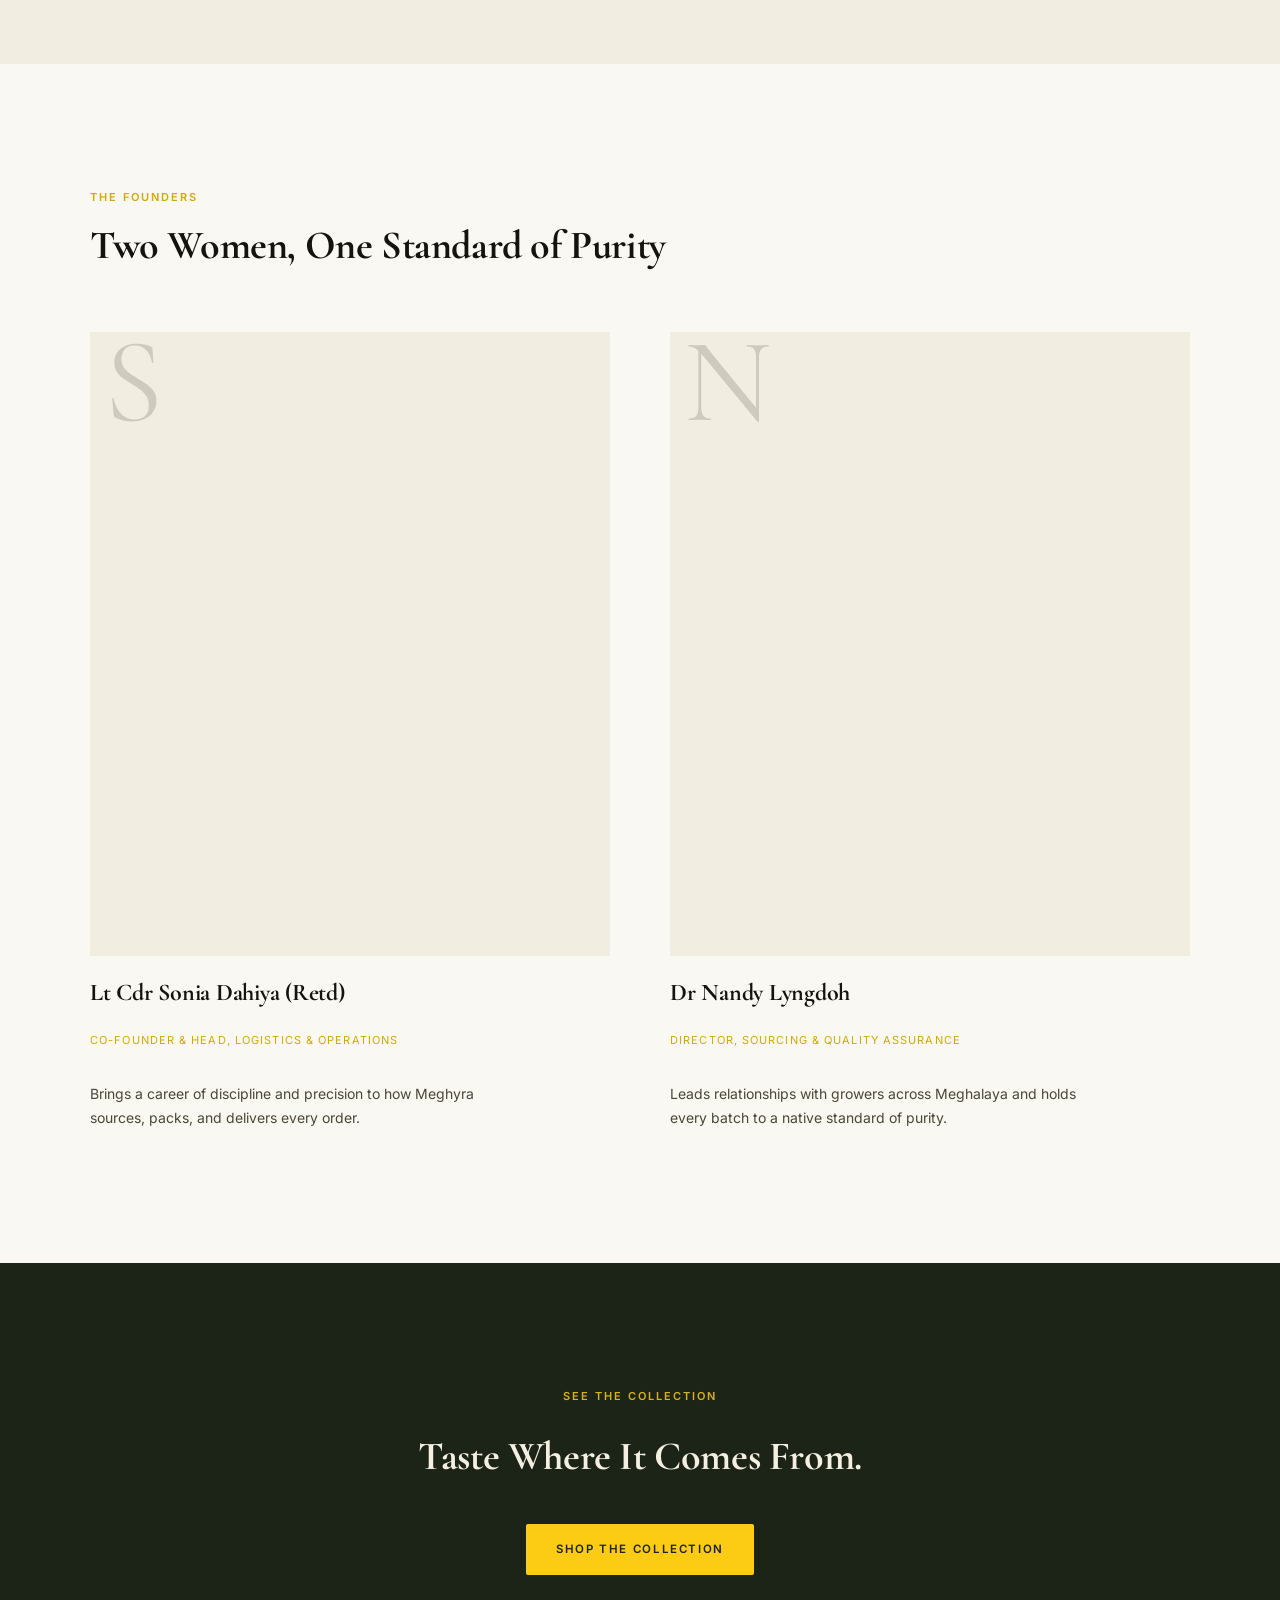
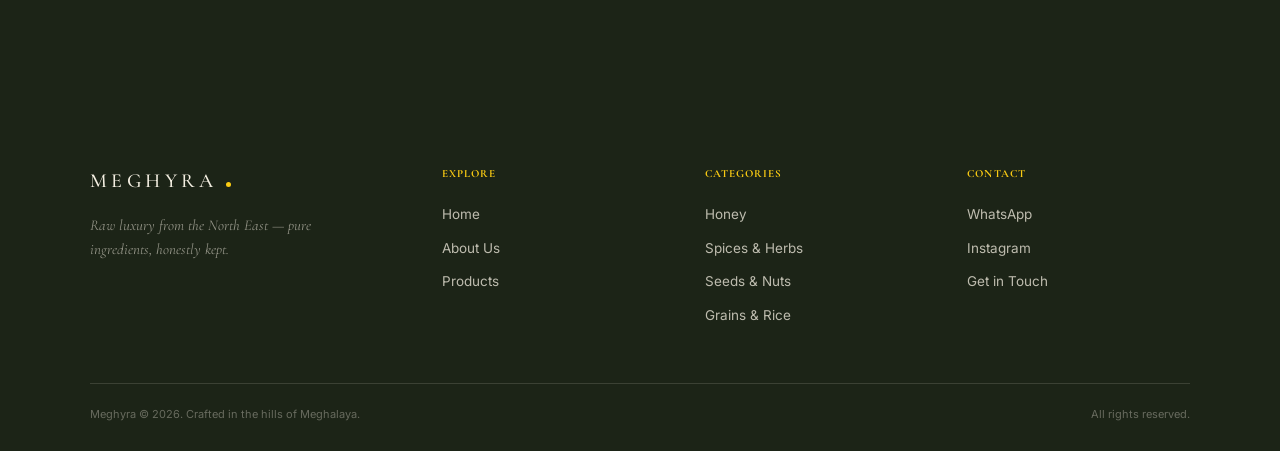
==== commit 1e5d8628: "Additional Font Changes" ====
--- a/about.html
+++ b/about.html
@@ -59,7 +59,7 @@
 
 <!-- ================= STORY ================= -->
 <section class="section" style="padding-top:20px;">
-  <div class="wrap" style="display:grid; grid-template-columns:1fr 1fr; gap:80px; align-items:center;">
+  <div class="wrap story-grid">
     <div class="reveal">
       <p style="font-size:16px; line-height:1.85; color:var(--ink-70); max-width:50ch;">We work directly with farming families and native communities across Meghalaya — no middlemen, no rushed harvests, no shortcuts taken in the name of shelf life. Honey is drawn from wild hives and left raw. Turmeric is stone-ground the way it always has been. Rice is grown from heirloom seed, not hybrid stock bred for yield alone.</p>
       <p style="font-size:16px; line-height:1.85; color:var(--ink-70); max-width:50ch; margin-top:20px;">Every batch is small, seasonal, and traceable to the farm it came from. What you receive is close to what the hills actually grow — nothing added, nothing refined away.</p>
--- a/style.css
+++ b/style.css
@@ -95,10 +95,10 @@
 ::selection{ background:var(--brass-soft); color:var(--ink); }
 
 /* ---------- Type ---------- */
-h1,h2,h3{ font-family:var(--serif); font-weight:400; margin:0; letter-spacing:-.01em; }
+h1,h2,h3,h4{ font-family:var(--serif); font-weight:700; margin:0; letter-spacing:-.01em; }
 .eyebrow{
   font-family:var(--sans); font-size:11px; font-weight:600; letter-spacing:.18em; text-transform:uppercase;
-  color:var(--brass-deep); display:inline-block;
+  color:var(--brass-deep); display:inline-block; white-space:nowrap;
 }
 .lede{
   font-family:var(--serif); font-style:italic; font-weight:400; color:var(--ink-70);
@@ -124,8 +124,8 @@
   white-space:nowrap;
 }
 .btn:active{ transform:scale(.98); }
-.btn-solid{ background:var(--brass); color:#fff !important; }
-.btn-solid:hover{ background:var(--brass-deep); color:#fff !important; }
+.btn-solid{ background:var(--brass); color:#15130e !important; font-weight:700; }
+.btn-solid:hover{ background:var(--brass-deep); color:#15130e !important; }
 .btn-line{ border:1px solid var(--brass); color:var(--brass); }
 .btn-line:hover{ background:var(--brass); color:var(--paper); border-color:var(--brass); }
 .btn-line-light{ border:1px solid rgba(248,245,238,.4); color:var(--on-forest); }
@@ -196,7 +196,7 @@
 /* ---------- Sections ---------- */
 .section{ padding:120px 0; }
 .section-tight{ padding:80px 0; }
-.bg-tint{ background:var(--paper-2); }
+.bg-tint{ background:var(--paper-2); color:var(--ink); font-weight:500; }
 .bg-forest{ background:var(--forest); color:var(--on-forest); }
 .bg-forest .eyebrow{ color:var(--brass); opacity:.85; }
 .bg-forest .ink-45{ color:rgba(244,239,226,.6); }
@@ -260,11 +260,10 @@
 .cat-heading .count{ font-size:11.5px; color:var(--ink-45); letter-spacing:.08em; text-transform:uppercase; }
 .cat-heading .rule{ flex:1; }
 
-/* ---------- Stat row ---------- */
 .stat-row{ display:flex; gap:0; flex-wrap:wrap; }
 .stat{ padding:0 40px 0 0; margin-right:40px; border-right:1px solid var(--line); }
 .stat:last-child{ border-right:none; }
-.stat b{ display:block; font-family:var(--serif); font-size:clamp(1.6rem, 3.5vw, 2.4rem); font-weight:400; }
+.stat b{ display:block; font-family:var(--serif); font-size:clamp(1.6rem, 3.5vw, 2.4rem); font-weight:700; }
 .stat span{ font-size:11px; letter-spacing:.1em; text-transform:uppercase; color:var(--ink-45); }
 
 /* ---------- Founders ---------- */
@@ -322,7 +321,7 @@
 .footer-top{ display:grid; grid-template-columns:1.4fr 1fr 1fr 1fr; gap:40px; padding-bottom:50px; border-bottom:1px solid rgba(244,239,226,.14); }
 .footer-brand .word{ color:var(--on-forest); }
 .footer-brand p{ font-family:var(--serif); font-style:italic; font-size:15px; margin-top:16px; max-width:32ch; color:rgba(244,239,226,.55); }
-.footer-col h4{ font-size:11px; letter-spacing:.1em; text-transform:uppercase; color:rgba(244,239,226,.4); margin-bottom:16px; }
+.footer-col h4{ font-size:11px; font-weight:700; letter-spacing:.1em; text-transform:uppercase; color:var(--brass); margin-bottom:16px; }
 .footer-col a{ display:block; font-size:13.5px; padding:6px 0; color:rgba(244,239,226,.75); transition:color .2s; }
 .footer-col a:hover{ color:var(--brass); }
 .footer-bottom{ display:flex; justify-content:space-between; padding-top:22px; font-size:11px; color:rgba(244,239,226,.35); flex-wrap:wrap; gap:10px; }
@@ -336,6 +335,13 @@
   .burger{ display:flex; }
   .founder-grid{ grid-template-columns:1fr; }
 }
+@media (max-width:860px){
+  .story-grid { grid-template-columns: 1fr !important; gap: 40px !important; }
+}
+@media (max-width:640px){
+  .stat-row { display: grid; grid-template-columns: 1fr 1fr; gap: 20px; }
+  .stat { padding: 0; margin: 0; border: none; }
+}
 @media (max-width:760px){
   .wrap,.wrap-wide{ padding:0 24px; }
   .section{ padding:88px 0; }
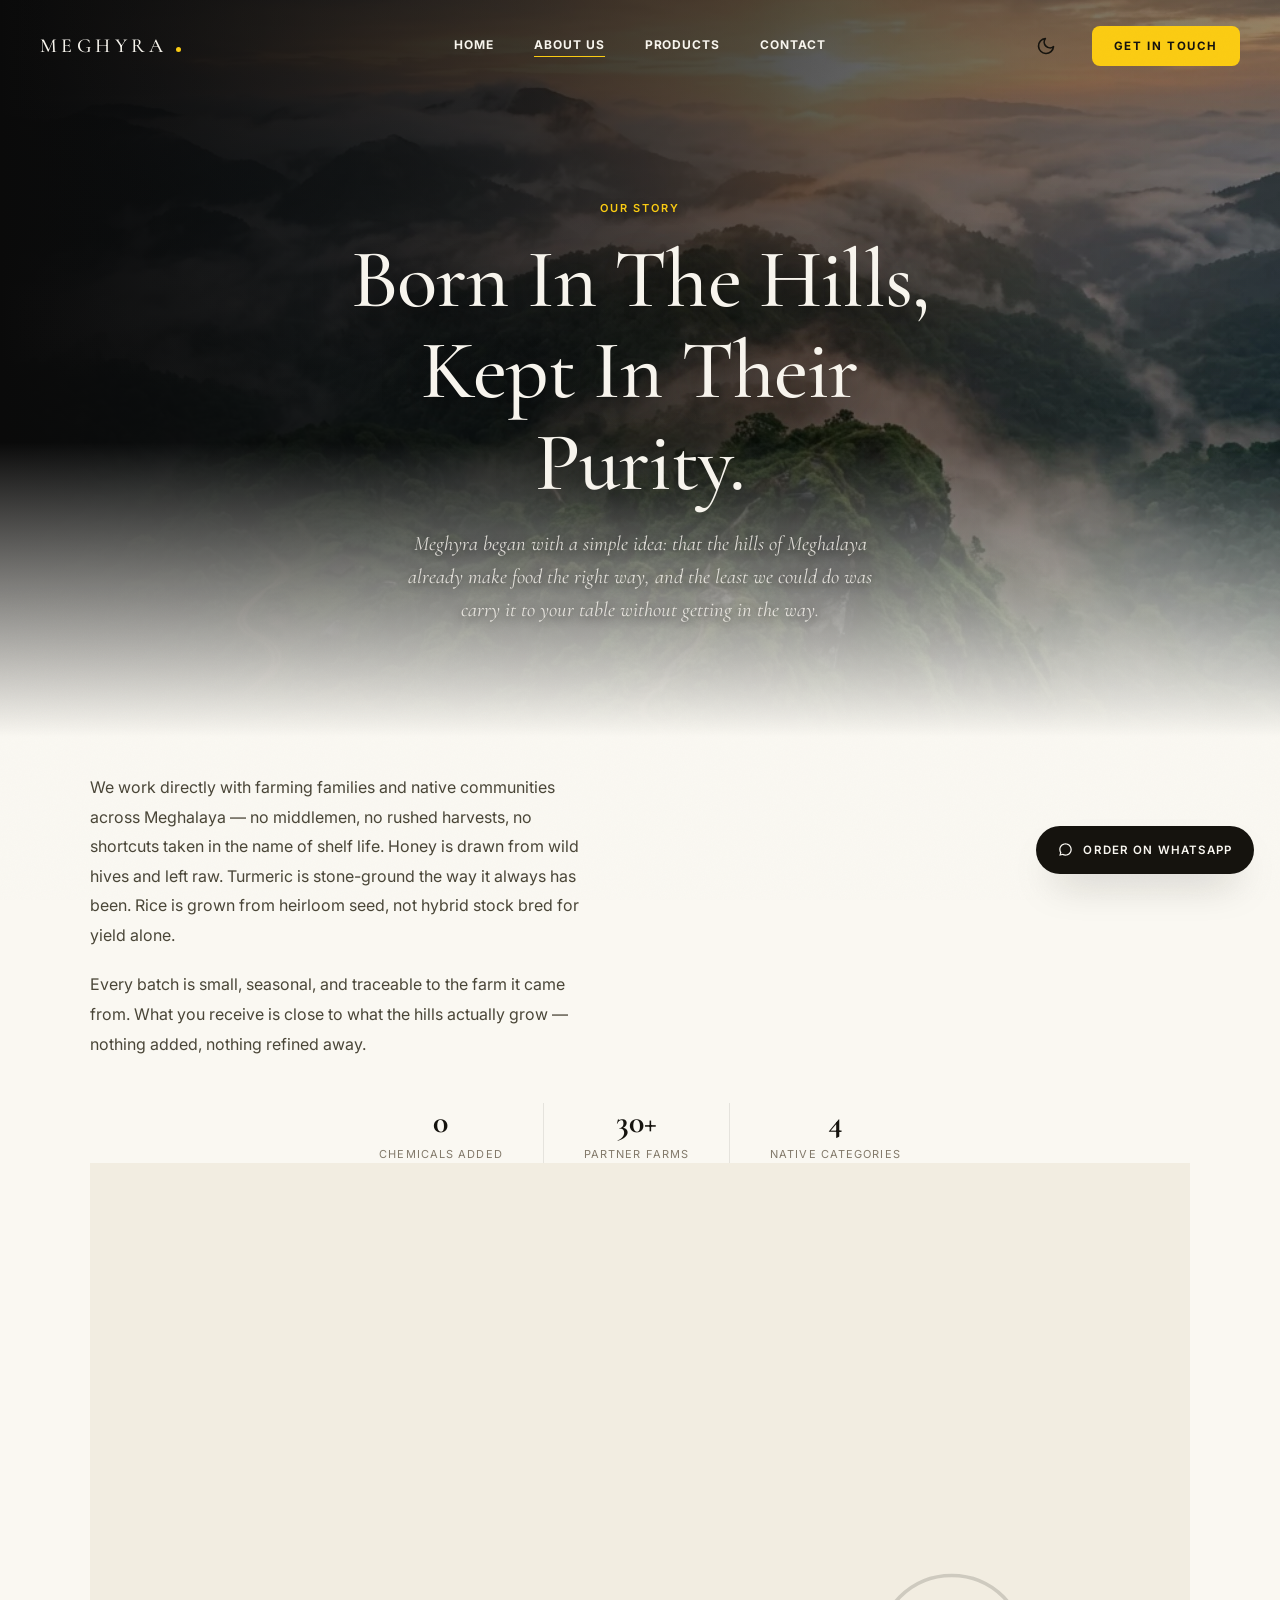
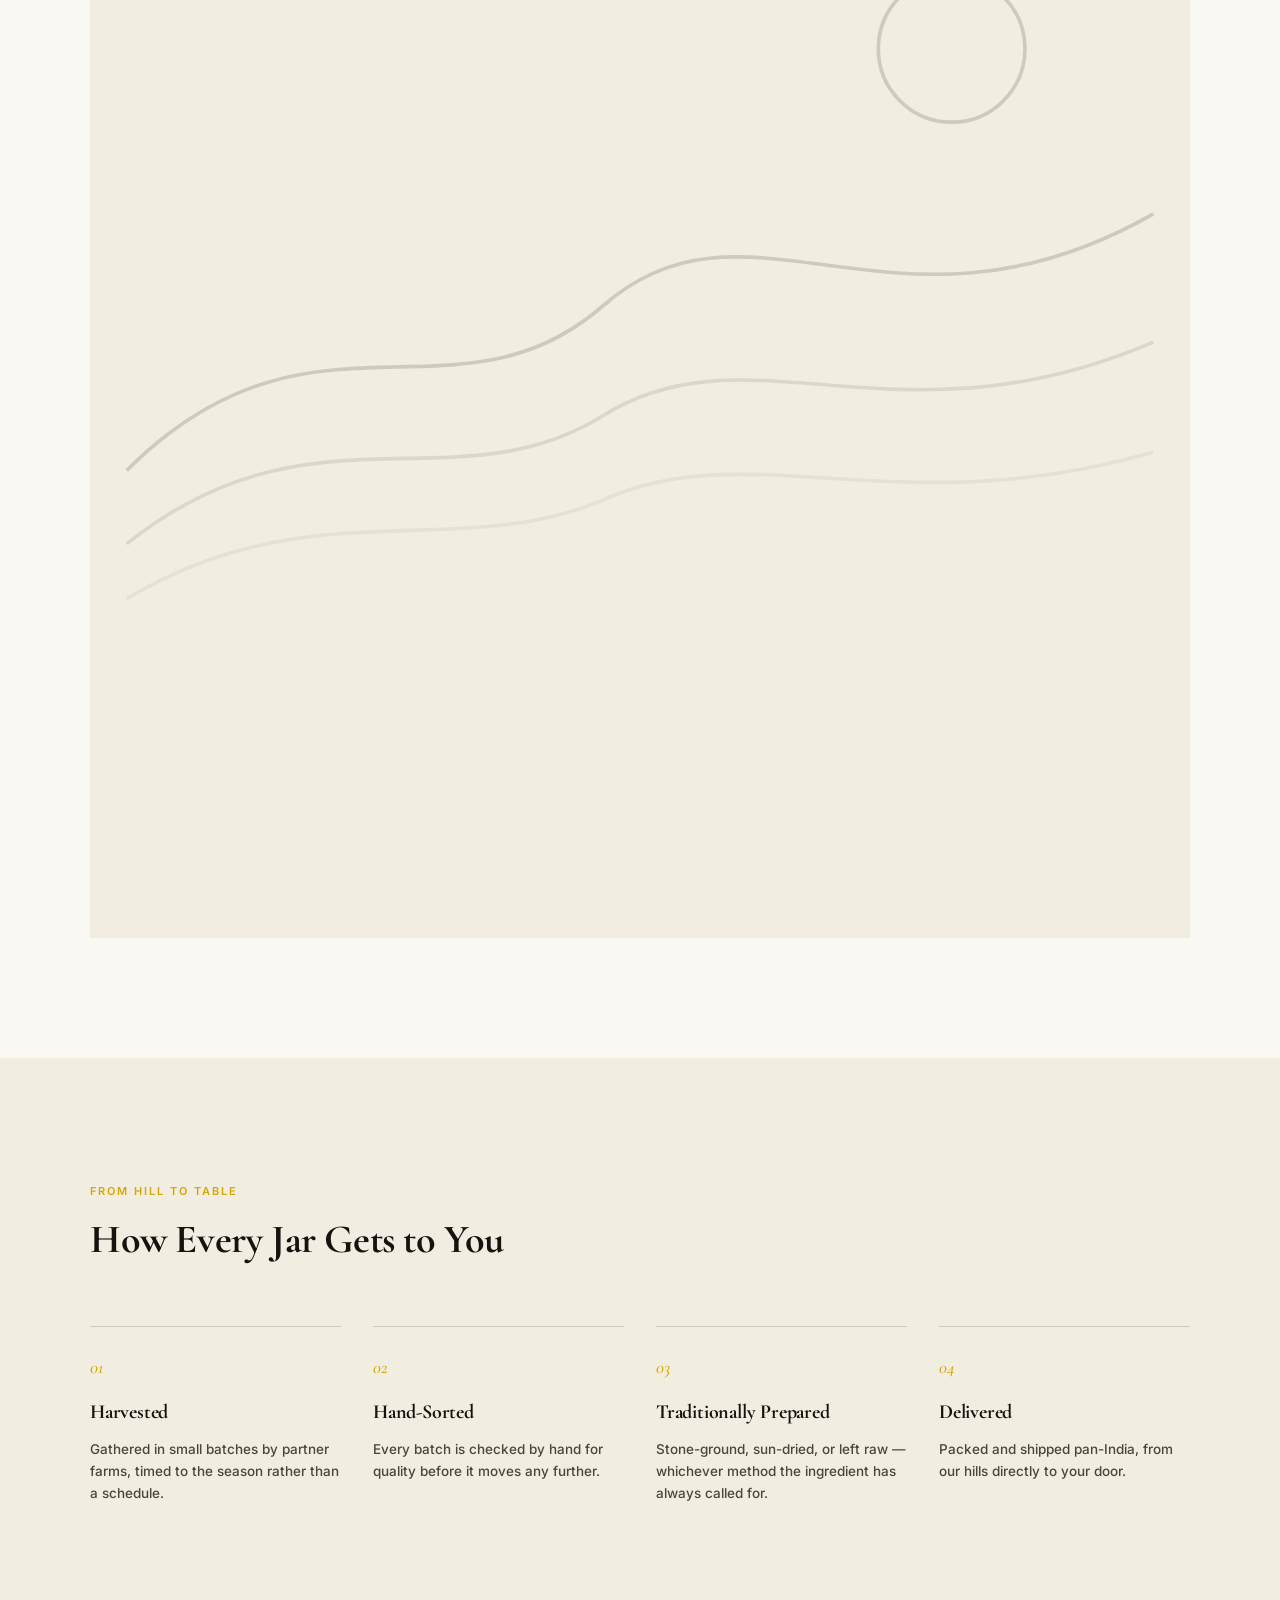
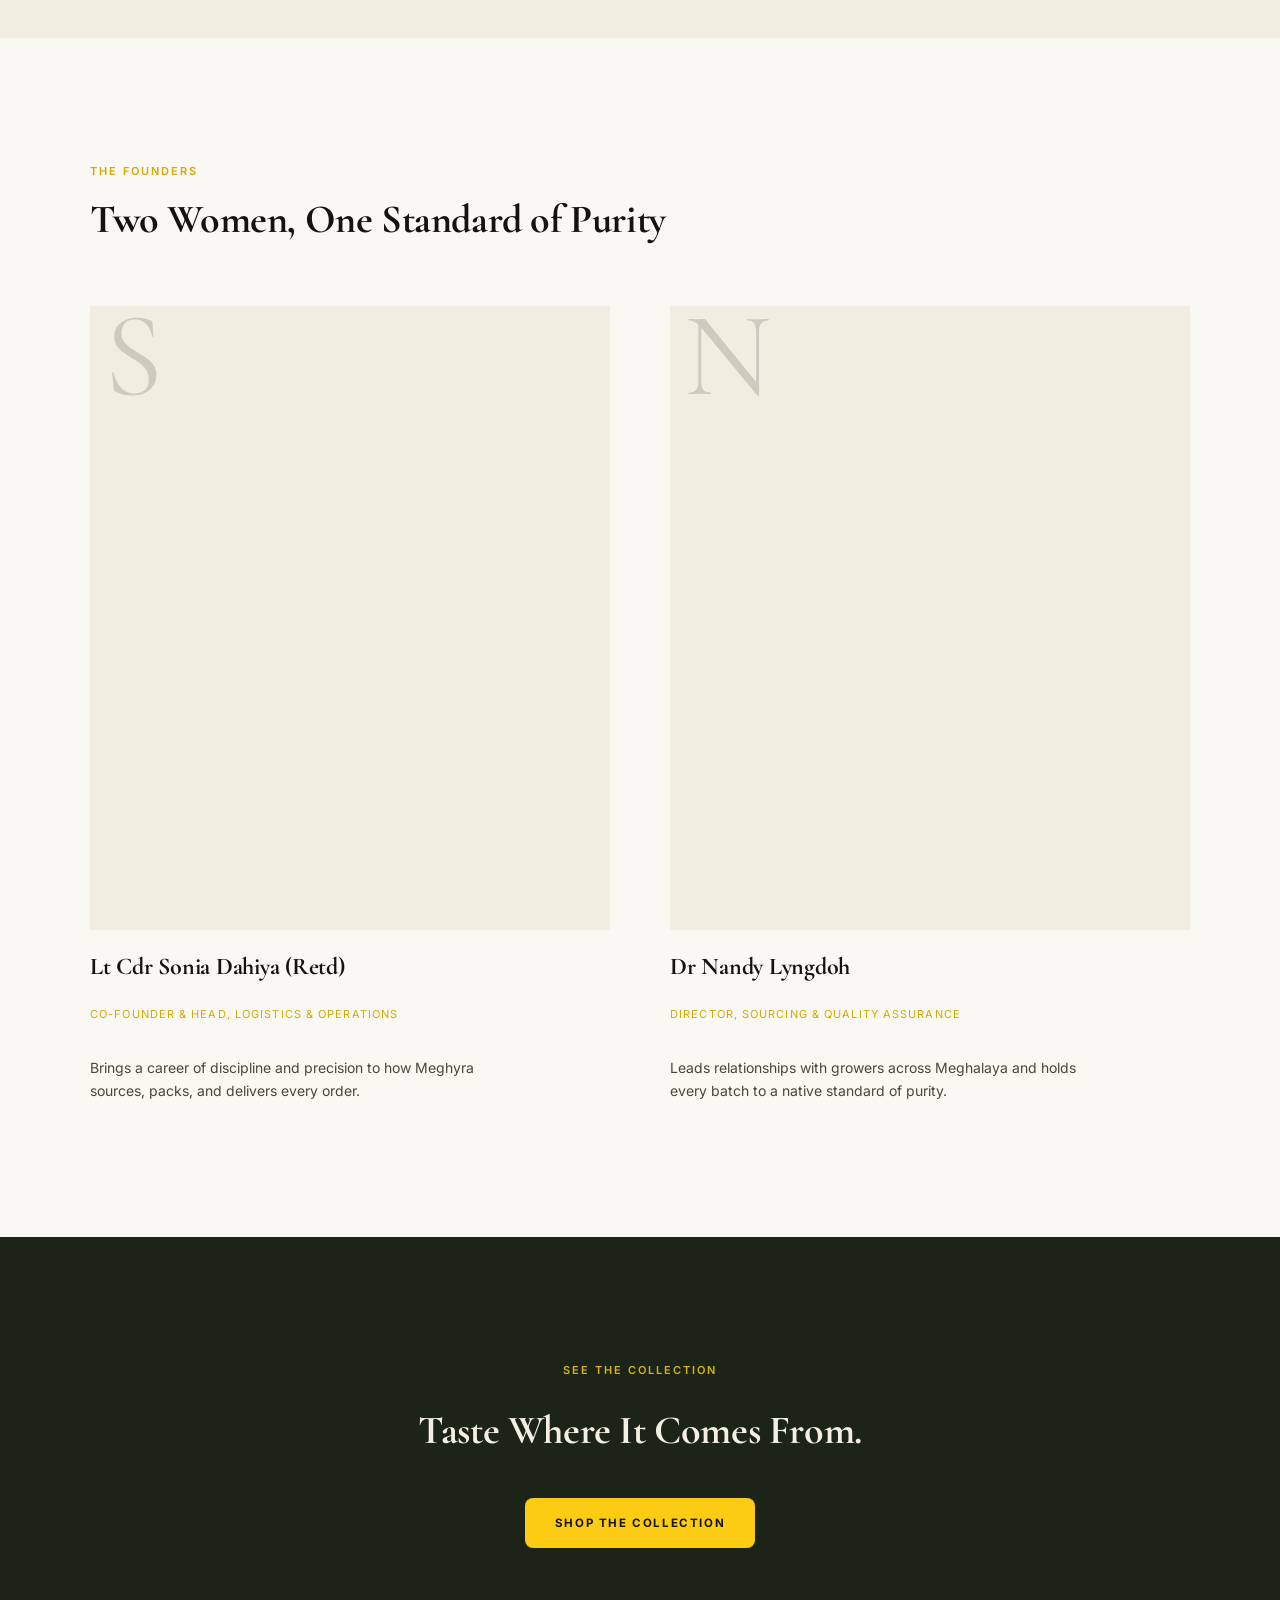
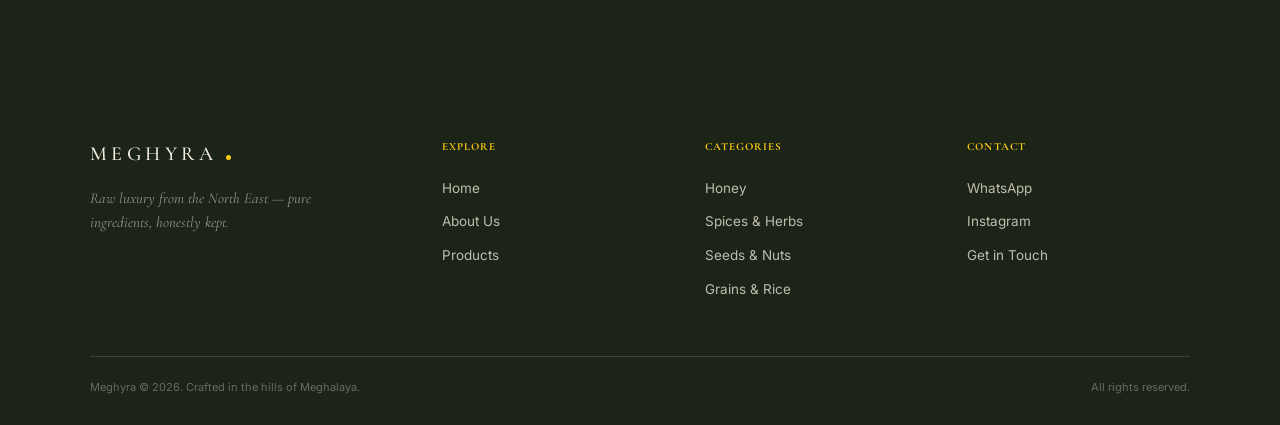
==== commit ccdadb94: "Added On Hover Effects" ====
--- a/about.html
+++ b/about.html
@@ -137,7 +137,7 @@
     <span class="eyebrow reveal">See the Collection</span>
     <h2 class="reveal" style="font-size:var(--fs-h2); margin-top:16px;">Taste Where It Comes From.</h2>
     <div class="reveal" style="margin-top:36px;">
-      <a href="./products.html" class="btn" style="background:var(--brass); color:var(--forest);">Shop the Collection</a>
+      <a href="./products.html" class="btn btn-solid">Shop the Collection</a>
     </div>
   </div>
 </section>
--- a/style.css
+++ b/style.css
@@ -107,6 +107,8 @@
 .rule{ width:38px; height:1px; background:var(--line-strong); display:block; }
 .center{ text-align:center; margin-left:auto; margin-right:auto; }
 .script-font{ font-family:var(--script); font-weight:400; font-style:normal; font-size:1.15em; }
+.variety-text{ font-size:11.5px; letter-spacing:.1em; text-transform:uppercase; color:var(--ink); font-weight:700; }
+[data-theme="dark"] .variety-text { color: var(--brass); }
 
 /* ---------- Reveal / draw-in ---------- */
 .reveal{ opacity:0; transform:translateY(18px); transition:opacity .9s var(--ease), transform .9s var(--ease); }
@@ -119,17 +121,22 @@
 /* ---------- Buttons ---------- */
 .btn{
   display:inline-flex; align-items:center; gap:10px; font-size:11.5px; font-weight:600;
-  letter-spacing:.14em; text-transform:uppercase; padding:16px 30px; border-radius:2px;
+  letter-spacing:.14em; text-transform:uppercase; padding:16px 30px; border-radius:8px;
   transition:background .3s var(--ease-soft), color .3s var(--ease-soft), border-color .3s var(--ease-soft), transform .3s var(--ease-soft);
   white-space:nowrap;
 }
 .btn:active{ transform:scale(.98); }
 .btn-solid{ background:var(--brass); color:#15130e !important; font-weight:700; }
-.btn-solid:hover{ background:var(--brass-deep); color:#15130e !important; }
+.btn-solid:hover{ background:var(--brass-deep); color:#15130e !important; box-shadow: 0 4px 15px rgba(212, 169, 5, 0.4); transform: translateY(-2px); }
+
 .btn-line{ border:1px solid var(--brass); color:var(--brass); }
-.btn-line:hover{ background:var(--brass); color:var(--paper); border-color:var(--brass); }
+.btn-line:hover{ background:var(--brass); color:#15130e !important; border-color:var(--brass); box-shadow: 0 4px 15px rgba(251, 204, 19, 0.4); transform: translateY(-2px); }
+
 .btn-line-light{ border:1px solid rgba(248,245,238,.4); color:var(--on-forest); }
 .btn-line-light:hover{ background:var(--on-forest); color:var(--forest); border-color:var(--on-forest); }
+
+.btn-outline-brass { border: 1px solid var(--brass); color: #FAF8F2 !important; }
+.btn-outline-brass:hover { background: var(--brass); color: #15130e !important; border-color: var(--brass); box-shadow: 0 4px 15px rgba(251, 204, 19, 0.4); transform: translateY(-2px); }
 
 .link-arrow{
   display:inline-flex; align-items:center; gap:8px; font-size:12px; font-weight:600;
@@ -195,7 +202,7 @@
 
 /* ---------- Sections ---------- */
 .section{ padding:120px 0; }
-.section-tight{ padding:80px 0; }
+.section-tight{ padding:50px 0; }
 .bg-tint{ background:var(--paper-2); color:var(--ink); font-weight:500; }
 .bg-forest{ background:var(--forest); color:var(--on-forest); }
 .bg-forest .eyebrow{ color:var(--brass); opacity:.85; }
@@ -247,23 +254,72 @@
 
 /* category jump nav on products page */
 .cat-nav{
-  display:flex; gap:12px; flex-wrap:wrap; padding:24px 0; border-top:1px solid var(--line); border-bottom:1px solid var(--line);
-  position:sticky; top:66px; background:var(--paper); z-index:80;
+  display:flex; gap:12px; row-gap:16px; flex-wrap:wrap; padding:24px 0; border-top:1px solid var(--line); border-bottom:1px solid var(--line);
+  position:sticky; top:66px; background:var(--paper); z-index:80; align-items:center;
 }
 .cat-nav a{
   font-size:11.5px; letter-spacing:.1em; text-transform:uppercase; padding:8px 16px; border:1px solid var(--line-strong); border-radius:999px;
-  transition:background .25s, color .25s, border-color .25s;
+  transition:background .25s, color .25s, border-color .25s; display:inline-block;
 }
 .cat-nav a:hover, .cat-nav a.active{ background:var(--ink); color:var(--paper); border-color:var(--ink); }
+
+/* ---------- Category rows with hover animation ---------- */
+.cat-row {
+  display: flex; align-items: center; justify-content: space-between;
+  padding: 26px 40px; margin: 0 -40px;
+  border-top: 1px solid var(--line);
+  position: relative; text-decoration: none;
+  transition: background 0.4s var(--ease), border-color 0.4s var(--ease);
+}
+.cat-row.last { border-bottom: 1px solid var(--line); }
+.cat-row:hover { background: var(--brass); border-color: var(--brass); z-index: 10; }
+[data-theme="dark"] .cat-row:hover { background: var(--brass); border-color: var(--brass); }
+
+.cat-title-wrap { display: flex; align-items: center; gap: 24px; }
+.cat-title { font-family: var(--serif); font-size: clamp(1.4rem,2.6vw,2.1rem); transition: color 0.4s var(--ease); color: var(--ink); }
+
+/* Hover text is always dark on yellow background */
+.cat-row:hover .cat-title { color: #15130e !important; }
+[data-theme="dark"] .cat-row:hover .cat-title { color: #15130e !important; }
+
+.cat-icon {
+  width: 40px; height: 40px; color: var(--brass);
+  opacity: 0; transform: translateY(20px) scale(0.8);
+  transition: all 0.5s cubic-bezier(0.34, 1.56, 0.64, 1);
+  display: flex; align-items: center; justify-content: center;
+}
+/* Icon on hover is always dark on yellow background */
+.cat-row:hover .cat-icon { opacity: 1; transform: translateY(0) scale(1); color: #15130e !important; }
+[data-theme="dark"] .cat-row:hover .cat-icon { color: #15130e !important; }
+
+.cat-info-wrap { position: relative; display: flex; align-items: center; justify-content: flex-end; }
+.variety-text {
+  font-size: 11.5px; letter-spacing: .1em; text-transform: uppercase; font-weight: 700; color: var(--ink);
+  transition: opacity 0.3s, transform 0.3s;
+}
+[data-theme="dark"] .variety-text { color: var(--brass); }
+.cat-row:hover .variety-text { opacity: 0; transform: translateX(10px); pointer-events: none; }
+
+.cat-desc {
+  position: absolute; right: 0; top: 50%; transform: translateY(-50%) translateX(-10px);
+  opacity: 0; font-size: 13.5px; line-height: 1.5; color: var(--ink);
+  max-width: 320px; text-align: right; pointer-events: none;
+  transition: opacity 0.4s ease 0.1s, transform 0.4s ease 0.1s;
+  white-space: normal; width: max-content; margin: 0; font-weight: 500;
+}
+/* Desc is always dark on hover */
+.cat-row:hover .cat-desc { opacity: 1; transform: translateY(-50%) translateX(0); color: #15130e !important; }
 .cat-heading{ display:flex; align-items:baseline; gap:18px; margin:90px 0 40px; }
 .cat-heading h2{ font-size:var(--fs-h3); }
 .cat-heading .count{ font-size:11.5px; color:var(--ink-45); letter-spacing:.08em; text-transform:uppercase; }
 .cat-heading .rule{ flex:1; }
 
-.stat-row{ display:flex; gap:0; flex-wrap:wrap; }
-.stat{ padding:0 40px 0 0; margin-right:40px; border-right:1px solid var(--line); }
-.stat:last-child{ border-right:none; }
-.stat b{ display:block; font-family:var(--serif); font-size:clamp(1.6rem, 3.5vw, 2.4rem); font-weight:700; }
+.stat-row{ display:flex; flex-wrap:wrap; justify-content:center; }
+.stat{ padding:0 40px; border-right:1px solid var(--line); display:flex; flex-direction:column; align-items:center; text-align:center; }
+.stat:first-child{ padding-left:0; }
+.stat:last-child{ border-right:none; padding-right:0; }
+.stat b{ display:block; font-family:var(--serif); font-size:clamp(1.4rem, 3vw, 2rem); font-weight:700; color:var(--ink); line-height:1.2; margin-bottom:4px; }
+[data-theme="dark"] .stat b{ color:var(--brass); }
 .stat span{ font-size:11px; letter-spacing:.1em; text-transform:uppercase; color:var(--ink-45); }
 
 /* ---------- Founders ---------- */
@@ -339,11 +395,80 @@
   .story-grid { grid-template-columns: 1fr !important; gap: 40px !important; }
 }
 @media (max-width:640px){
-  .stat-row { display: grid; grid-template-columns: 1fr 1fr; gap: 20px; }
+  .stat-row { display: grid; grid-template-columns: 1fr 1fr; gap: 40px 20px; }
   .stat { padding: 0; margin: 0; border: none; }
+  .footer-bottom { flex-direction: column; align-items: center; text-align: center; gap: 10px; font-size: 11px; }
+  .cat-row { padding: 20px; margin: 0 -20px; }
+  .cat-desc { font-size: 11px; max-width: 140px; }
 }
 @media (max-width:760px){
   .wrap,.wrap-wide{ padding:0 24px; }
   .section{ padding:88px 0; }
   .page-banner{ padding:150px 0 60px; }
 }
+
+/* ---------- Site Loader ---------- */
+.site-loader {
+  position: fixed; inset: 0; height: 100dvh; z-index: 9999;
+  background: var(--paper); color: var(--ink);
+  display: flex; align-items: center; justify-content: center;
+  transition: transform 0.8s cubic-bezier(0.7, 0, 0.3, 1);
+}
+.site-loader.slide-up { transform: translateY(-100%); pointer-events: none; }
+
+
+.loader-text {
+  position: absolute; top: -30px; left: 0; right: 0; text-align: center;
+  font-family: var(--serif); font-style: italic; font-size: clamp(16px, 3vw, 22px); width: max-content; max-width: 90vw; margin: 0 auto; left: 50%; transform: translateX(-50%);
+  color: var(--ink-70); letter-spacing: .05em;
+  animation: fadeIn 0.5s ease forwards;
+}
+@keyframes fadeIn { from { opacity: 0; } to { opacity: 1; } }
+.loader-content { position: relative; width: 280px; height: 60px; }
+.loader-line-bg {
+  position: absolute; top: 50%; left: 0; right: 0; height: 1px;
+  background: var(--line-strong); transform: translateY(-50%);
+}
+.loader-line-fill {
+  position: absolute; top: 0; left: 0; bottom: 0; width: 0%;
+  background: var(--brass-deep);
+  animation: fillLine 2.8s cubic-bezier(0.4, 0, 0.2, 1) forwards;
+}
+[data-theme="dark"] .loader-line-fill { background: var(--brass); }
+.bee-icon {
+  position: absolute; top: 50%; left: 0; width: 46px; height: 46px;
+  margin-top: -23px; margin-left: -23px;
+  animation: 
+    flyBee 2.8s cubic-bezier(0.4, 0, 0.2, 1) forwards,
+    bobBee 0.4s infinite alternate ease-in-out;
+}
+
+@keyframes fillLine {
+  0% { width: 0%; }
+  20% { width: 10%; }
+  60% { width: 80%; }
+  100% { width: 100%; }
+}
+@keyframes flyBee {
+  0% { left: 0%; opacity: 0; }
+  10% { opacity: 1; }
+  20% { left: 10%; }
+  60% { left: 80%; }
+  90% { left: 100%; opacity: 1; }
+  100% { left: 120%; opacity: 0; }
+}
+@keyframes bobBee {
+  0% { transform: translateY(-3px) rotate(-2deg); }
+  100% { transform: translateY(3px) rotate(2deg); }
+}
+
+.loader-footer {
+  position: absolute; bottom: 40px; left: 0; right: 0;
+  text-align: center;
+  font-size: 11px; letter-spacing: .08em; color: var(--ink-45); text-transform: uppercase;
+  display: flex; flex-direction: column; align-items: center; gap: 16px;
+  animation: fadeIn 0.8s ease forwards;
+}
+.loader-footer .loader-rule {
+  width: 40px; height: 1px; background: var(--line-strong);
+}
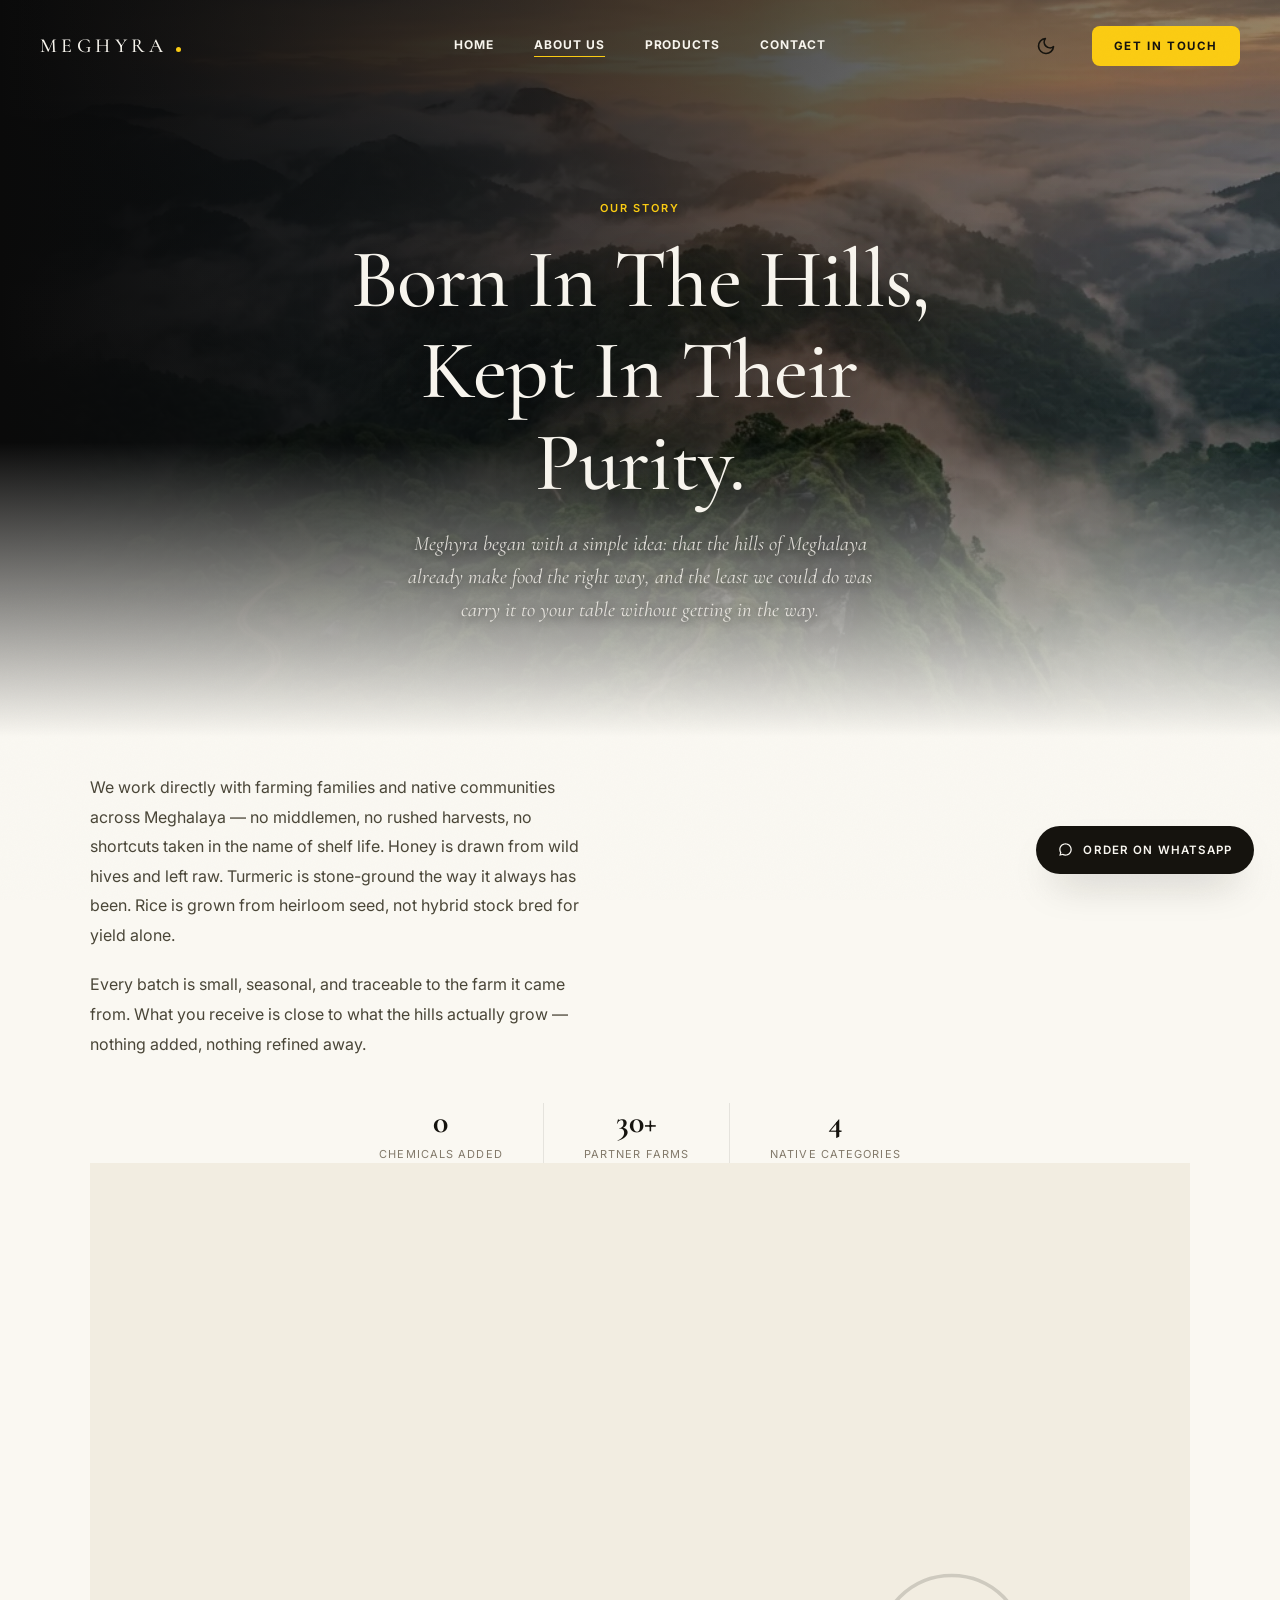
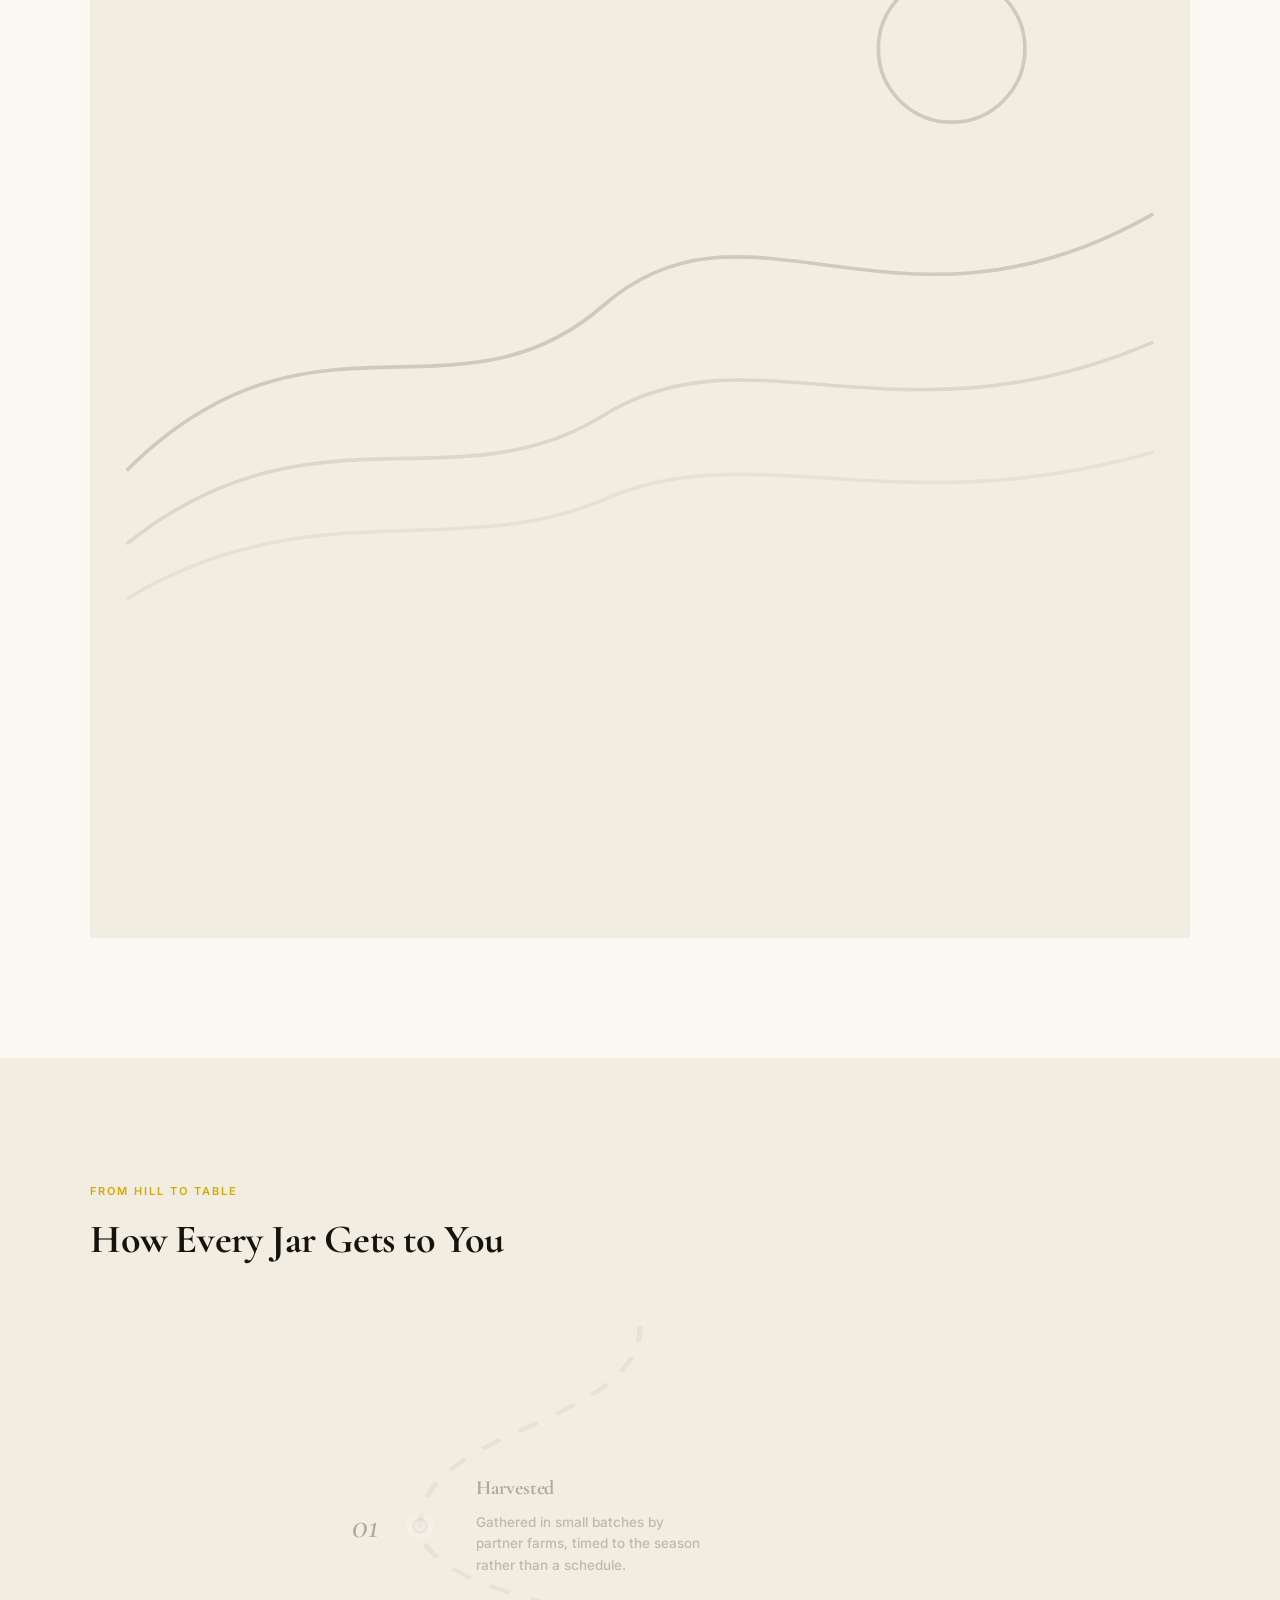
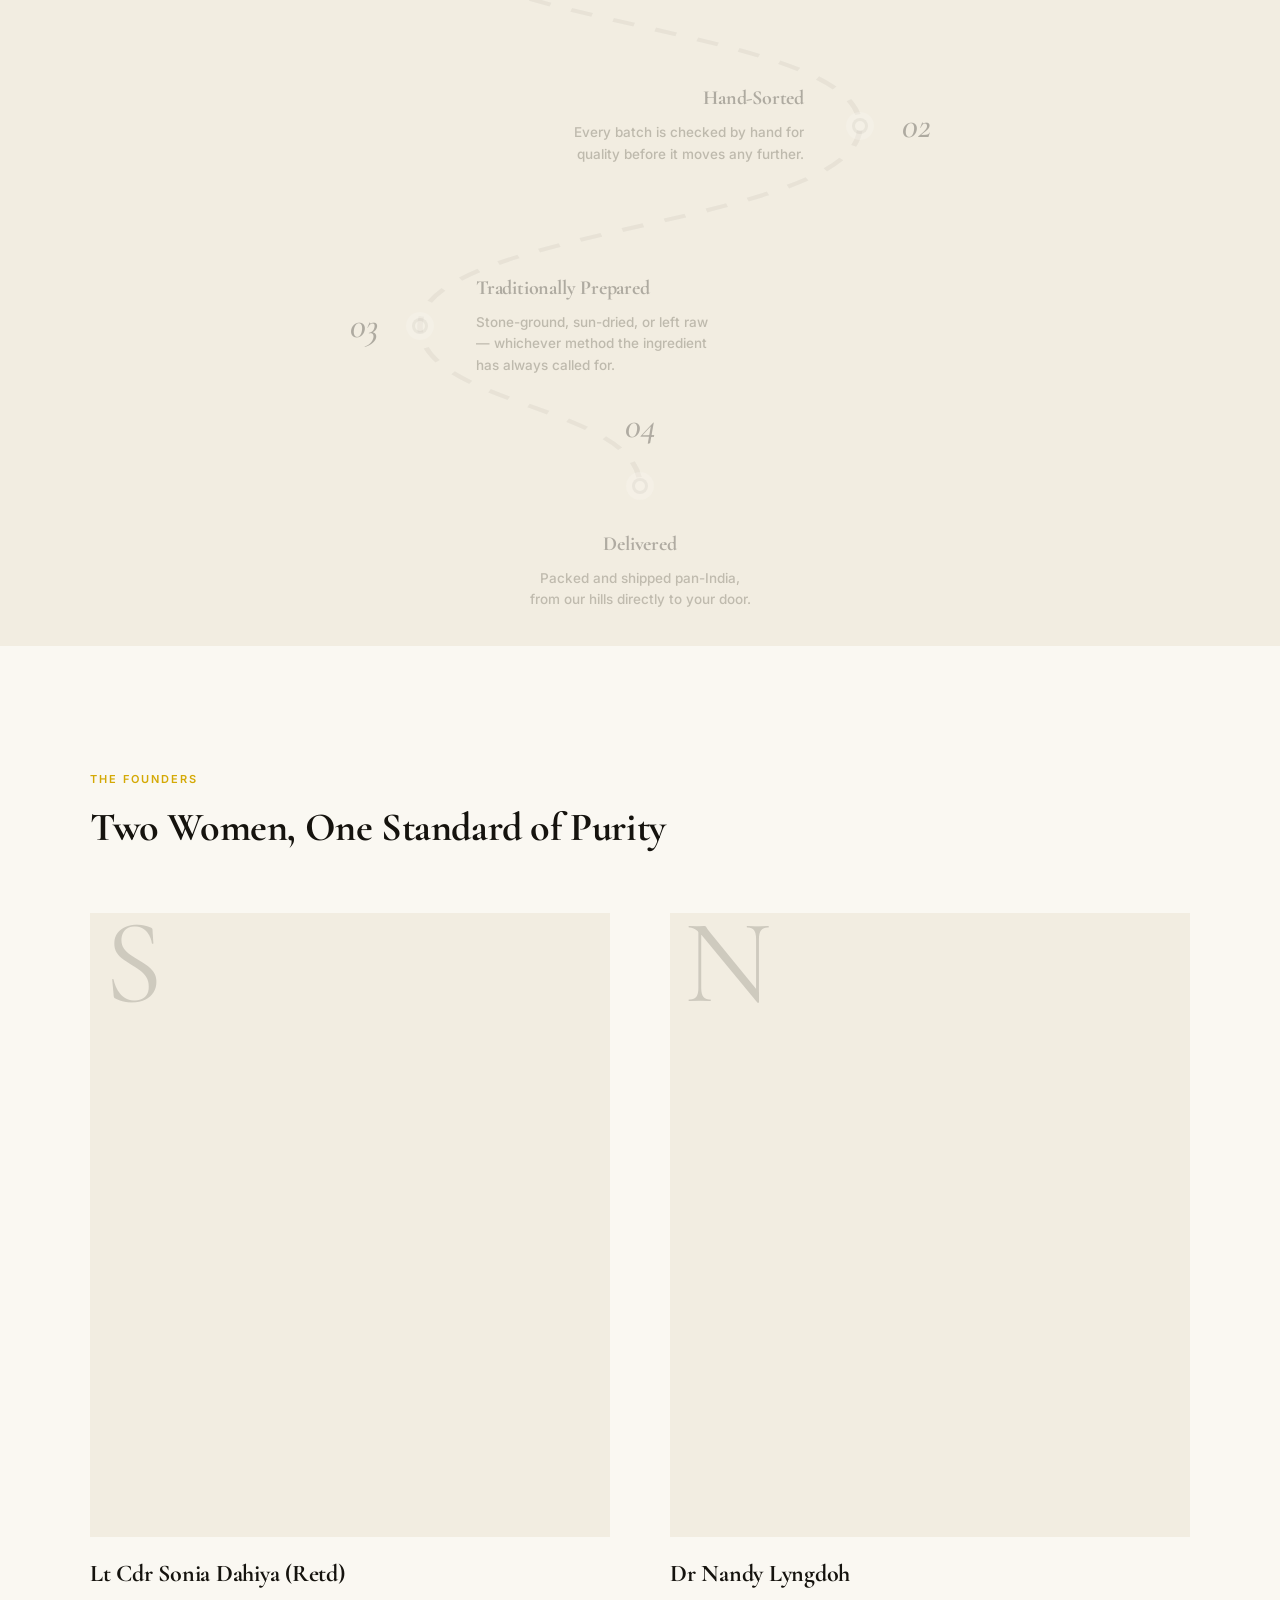
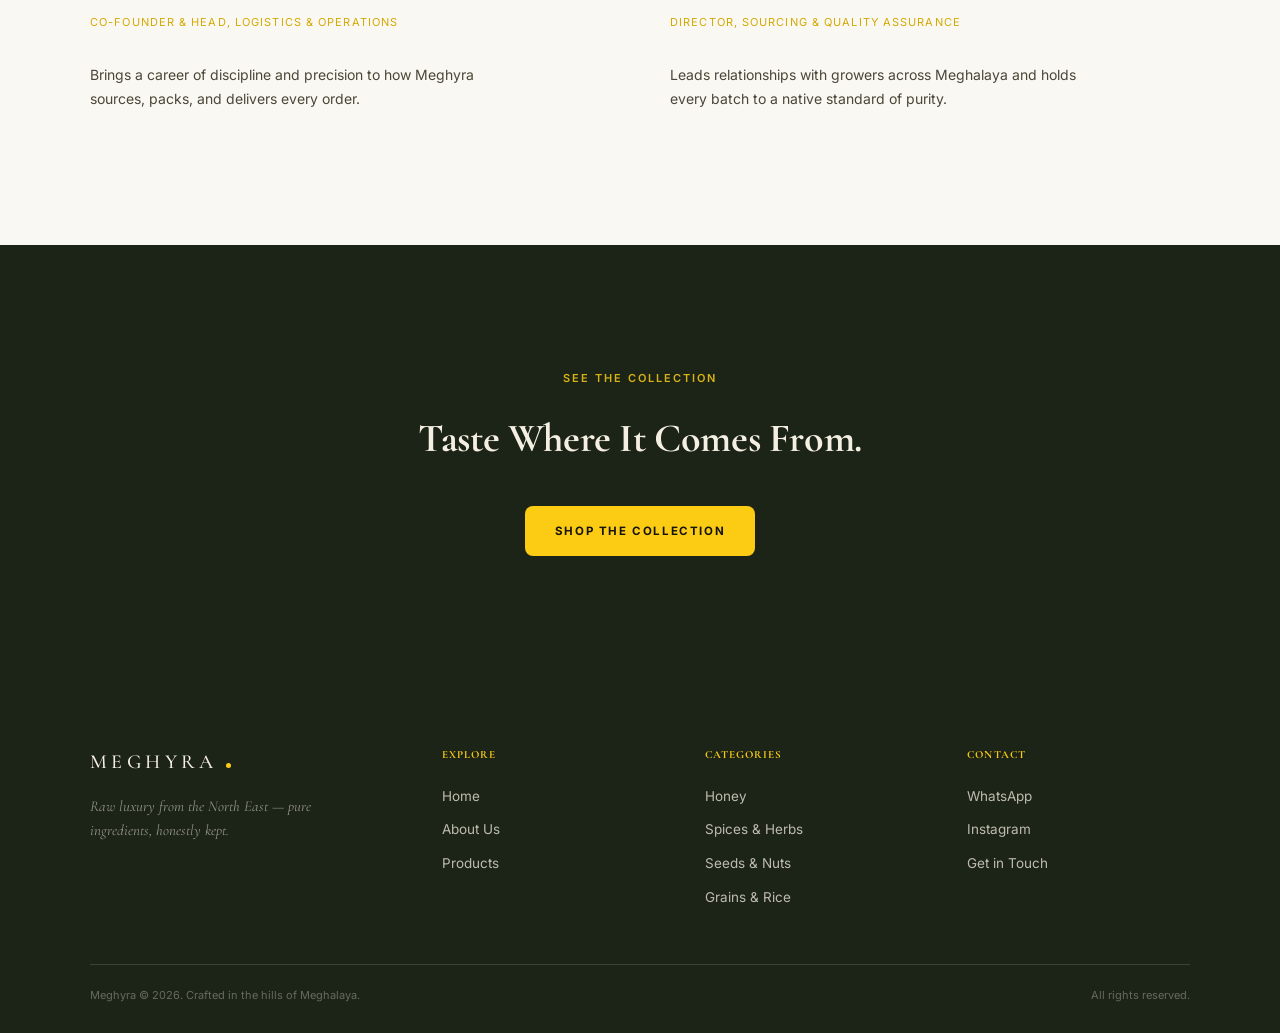
==== commit 00d6d38e: "Added new story path" ====
--- a/about.html
+++ b/about.html
@@ -82,26 +82,63 @@
       <span class="eyebrow">From Hill to Table</span>
       <h2>How Every Jar Gets to You</h2>
     </div>
-    <div class="process reveal">
-      <div class="process-step">
-        <span class="n">01</span>
-        <h3>Harvested</h3>
-        <p>Gathered in small batches by partner farms, timed to the season rather than a schedule.</p>
-      </div>
-      <div class="process-step">
-        <span class="n">02</span>
-        <h3>Hand-Sorted</h3>
-        <p>Every batch is checked by hand for quality before it moves any further.</p>
-      </div>
-      <div class="process-step">
-        <span class="n">03</span>
-        <h3>Traditionally Prepared</h3>
-        <p>Stone-ground, sun-dried, or left raw — whichever method the ingredient has always called for.</p>
-      </div>
-      <div class="process-step">
-        <span class="n">04</span>
-        <h3>Delivered</h3>
-        <p>Packed and shipped pan-India, from our hills directly to your door.</p>
+    <div class="roadmap-container reveal">
+      <!-- Desktop SVG -->
+      <svg class="roadmap-svg svg-desktop" viewBox="0 0 100 100" preserveAspectRatio="none">
+        <path class="roadmap-track" d="M50,0 C50,12.5 30,12.5 30,25 C30,37.5 70,37.5 70,50 C70,62.5 30,62.5 30,75 C30,85 50,85 50,95" fill="none" stroke="currentColor" stroke-width="0.5" stroke-dasharray="2 2" opacity="0.3"></path>
+        <path class="roadmap-path desktop-path" d="M50,0 C50,12.5 30,12.5 30,25 C30,37.5 70,37.5 70,50 C70,62.5 30,62.5 30,75 C30,85 50,85 50,95" fill="none" stroke="#FBCC13" stroke-width="1.5"></path>
+      </svg>
+      <!-- Mobile SVG -->
+      <svg class="roadmap-svg svg-mobile" viewBox="0 0 100 100" preserveAspectRatio="none">
+        <path class="roadmap-track" d="M25,0 C25,12.5 15,12.5 15,25 C15,37.5 35,37.5 35,50 C35,62.5 15,62.5 15,75 C15,85 25,85 25,95" fill="none" stroke="currentColor" stroke-width="0.5" stroke-dasharray="2 2" opacity="0.3"></path>
+        <path class="roadmap-path mobile-path" d="M25,0 C25,12.5 15,12.5 15,25 C15,37.5 35,37.5 35,50 C35,62.5 15,62.5 15,75 C15,85 25,85 25,95" fill="none" stroke="#FBCC13" stroke-width="1.5"></path>
+      </svg>
+      
+      <!-- The Bee -->
+      <div id="flying-bee" style="position: absolute; width: 36px; height: 36px; margin-left: -18px; margin-top: -18px; z-index: 5; pointer-events: none; opacity: 0; transition: opacity 0.3s;">
+        <svg viewBox="0 0 24 24" fill="none" style="width: 100%; height: 100%; filter: drop-shadow(0 2px 4px rgba(0,0,0,0.3));">
+          <ellipse cx="10" cy="12" rx="7" ry="5" fill="#FBCC13" />
+          <circle cx="18" cy="12" r="4" fill="#15130e" />
+          <path d="M 7,8 L 7,16 M 11,7.5 L 11,16.5" stroke="#15130e" stroke-width="2" />
+          <path d="M 9,9 C 6,0 16,0 12,8" fill="rgba(248,245,238,0.9)" stroke="#15130e" stroke-width="0.5"/>
+          <path d="M 9,15 C 6,24 16,24 12,16" fill="rgba(248,245,238,0.9)" stroke="#15130e" stroke-width="0.5"/>
+        </svg>
+      </div>
+
+      <div class="roadmap-node node-1" data-step="1">
+        <div class="node-number">01</div>
+        <div class="node-dot"></div>
+        <div class="node-content">
+          <h3>Harvested</h3>
+          <p>Gathered in small batches by partner farms, timed to the season rather than a schedule.</p>
+        </div>
+      </div>
+      
+      <div class="roadmap-node node-2" data-step="2">
+        <div class="node-number">02</div>
+        <div class="node-dot"></div>
+        <div class="node-content">
+          <h3>Hand-Sorted</h3>
+          <p>Every batch is checked by hand for quality before it moves any further.</p>
+        </div>
+      </div>
+      
+      <div class="roadmap-node node-3" data-step="3">
+        <div class="node-number">03</div>
+        <div class="node-dot"></div>
+        <div class="node-content">
+          <h3>Traditionally Prepared</h3>
+          <p>Stone-ground, sun-dried, or left raw — whichever method the ingredient has always called for.</p>
+        </div>
+      </div>
+      
+      <div class="roadmap-node node-4" data-step="4">
+        <div class="node-number">04</div>
+        <div class="node-dot"></div>
+        <div class="node-content">
+          <h3>Delivered</h3>
+          <p>Packed and shipped pan-India, from our hills directly to your door.</p>
+        </div>
       </div>
     </div>
   </div>
--- a/style.css
+++ b/style.css
@@ -253,8 +253,8 @@
 }
 
 /* category jump nav on products page */
-.cat-nav{
-  display:flex; gap:12px; row-gap:16px; flex-wrap:wrap; padding:24px 0; border-top:1px solid var(--line); border-bottom:1px solid var(--line);
+nav.cat-nav{
+  display:flex; gap:12px; row-gap:16px; flex-wrap:wrap; padding-top:24px; padding-bottom:24px; border-top:1px solid var(--line); border-bottom:1px solid var(--line);
   position:sticky; top:66px; background:var(--paper); z-index:80; align-items:center;
 }
 .cat-nav a{
@@ -262,6 +262,21 @@
   transition:background .25s, color .25s, border-color .25s; display:inline-block;
 }
 .cat-nav a:hover, .cat-nav a.active{ background:var(--ink); color:var(--paper); border-color:var(--ink); }
+
+@media (max-width:640px){
+  nav.cat-nav {
+    flex-wrap: wrap;
+    gap: 8px;
+    row-gap: 12px;
+    padding-top: 24px !important;
+    padding-bottom: 24px !important;
+    justify-content: center;
+  }
+  .cat-nav a {
+    font-size: 10px;
+    padding: 6px 12px;
+  }
+}
 
 /* ---------- Category rows with hover animation ---------- */
 .cat-row {
@@ -332,13 +347,116 @@
 .founder p{ font-size:14px; color:var(--ink-70); line-height:1.7; max-width:48ch; }
 
 /* ---------- Process timeline (about) ---------- */
-.process{ display:grid; grid-template-columns:repeat(4,1fr); gap:32px; }
-.process-step{ padding-top:26px; border-top:1px solid var(--line-strong); }
-.process-step .n{ font-family:var(--serif); font-style:italic; color:var(--brass-deep); font-size:18px; }
-.process-step h3{ font-size:1.25rem; margin-top:14px; }
-.process-step p{ font-size:13.5px; color:var(--ink-70); margin-top:10px; line-height:1.65; }
-@media (max-width:860px){ .process{ grid-template-columns:1fr 1fr; } }
-@media (max-width:520px){ .process{ grid-template-columns:1fr; } }
+/* ---------- Animated Roadmap ---------- */
+.roadmap-container {
+  position: relative;
+  width: 100%;
+  height: 800px;
+  margin-top: 60px;
+}
+.roadmap-svg {
+  position: absolute;
+  top: 0; left: 0; width: 100%; height: 100%;
+  z-index: 1;
+  pointer-events: none;
+}
+.roadmap-track { color: var(--line-strong); }
+.roadmap-path { color: var(--brass-deep); transition: stroke-dashoffset 0.1s linear; }
+
+.svg-mobile { display: none; }
+.svg-desktop { display: block; }
+
+.roadmap-node {
+  position: absolute;
+  z-index: 2;
+  transform: translate(-50%, -50%);
+  display: flex;
+  align-items: center;
+}
+
+/* Node Positions (Desktop) */
+.node-1 { left: 30%; top: 25%; }
+.node-2 { left: 70%; top: 50%; }
+.node-3 { left: 30%; top: 75%; }
+.node-4 { left: 50%; top: 95%; }
+
+.roadmap-node { opacity: 0.3; transition: opacity 0.5s var(--ease); }
+.roadmap-node.active { opacity: 1; }
+
+.node-dot {
+  width: 16px; height: 16px;
+  background: var(--paper);
+  border: 3px solid var(--line-strong);
+  border-radius: 50%;
+  transition: border-color 0.4s, background 0.4s;
+  box-shadow: 0 0 0 6px var(--paper);
+  position: relative;
+  z-index: 3;
+}
+.roadmap-node.active .node-dot {
+  border-color: var(--brass-deep);
+  background: var(--brass);
+}
+
+.node-content {
+  position: absolute;
+  width: 280px;
+  padding: 0 24px;
+}
+.node-number {
+  position: absolute;
+  font-family: var(--serif);
+  font-style: italic;
+  font-size: 2.25rem;
+  color: var(--ink);
+  line-height: 1;
+}
+
+/* Desktop alternate sides: Text on one side, Number on the other */
+.node-1 .node-content, .node-3 .node-content { left: 40px; text-align: left; }
+.node-1 .node-number, .node-3 .node-number { right: 50px; }
+
+.node-2 .node-content { right: 40px; text-align: right; }
+.node-2 .node-number { left: 50px; }
+
+.node-4 .node-content { left: 50%; top: 40px; transform: translateX(-50%); text-align: center; }
+.node-4 .node-number { left: 50%; bottom: 50px; transform: translateX(-50%); }
+
+.node-content h3 { font-size:1.25rem; margin-top:10px; color:var(--ink); }
+.node-content p { font-size:13.5px; color:var(--ink-70); margin-top:8px; line-height:1.6; }
+
+@media (max-width: 860px) {
+  .roadmap-container { height: 700px; }
+  .node-content { width: 220px; padding: 0 16px; }
+}
+@media (max-width: 640px) {
+  .svg-mobile { display: block; }
+  .svg-desktop { display: none; }
+  
+  /* Mobile positions */
+  .node-1 { left: 15%; top: 25%; }
+  .node-2 { left: 35%; top: 50%; }
+  .node-3 { left: 15%; top: 75%; }
+  .node-4 { left: 25%; top: 95%; }
+
+  /* All text to the right on mobile */
+  .roadmap-node .node-content { 
+    left: 32px; right: auto; top: auto; 
+    transform: none; text-align: left; 
+    width: 220px; padding: 0 16px; 
+  }
+  /* All numbers to the left on mobile */
+  .roadmap-node .node-number {
+    right: 40px; left: auto; top: auto; bottom: auto; transform: none;
+  }
+}
+@media (max-width: 520px) {
+  .roadmap-container { height: 600px; }
+  .roadmap-node .node-content { width: 170px; padding: 0 12px; }
+  .node-content h3 { font-size: 1.1rem; }
+  .node-content p { font-size: 12px; }
+  .node-number { font-size: 1.8rem; right: 24px; }
+}
 
 /* ---------- Testimonial ---------- */
 .testimonial{ max-width:760px; margin:0 auto; text-align:center; }
